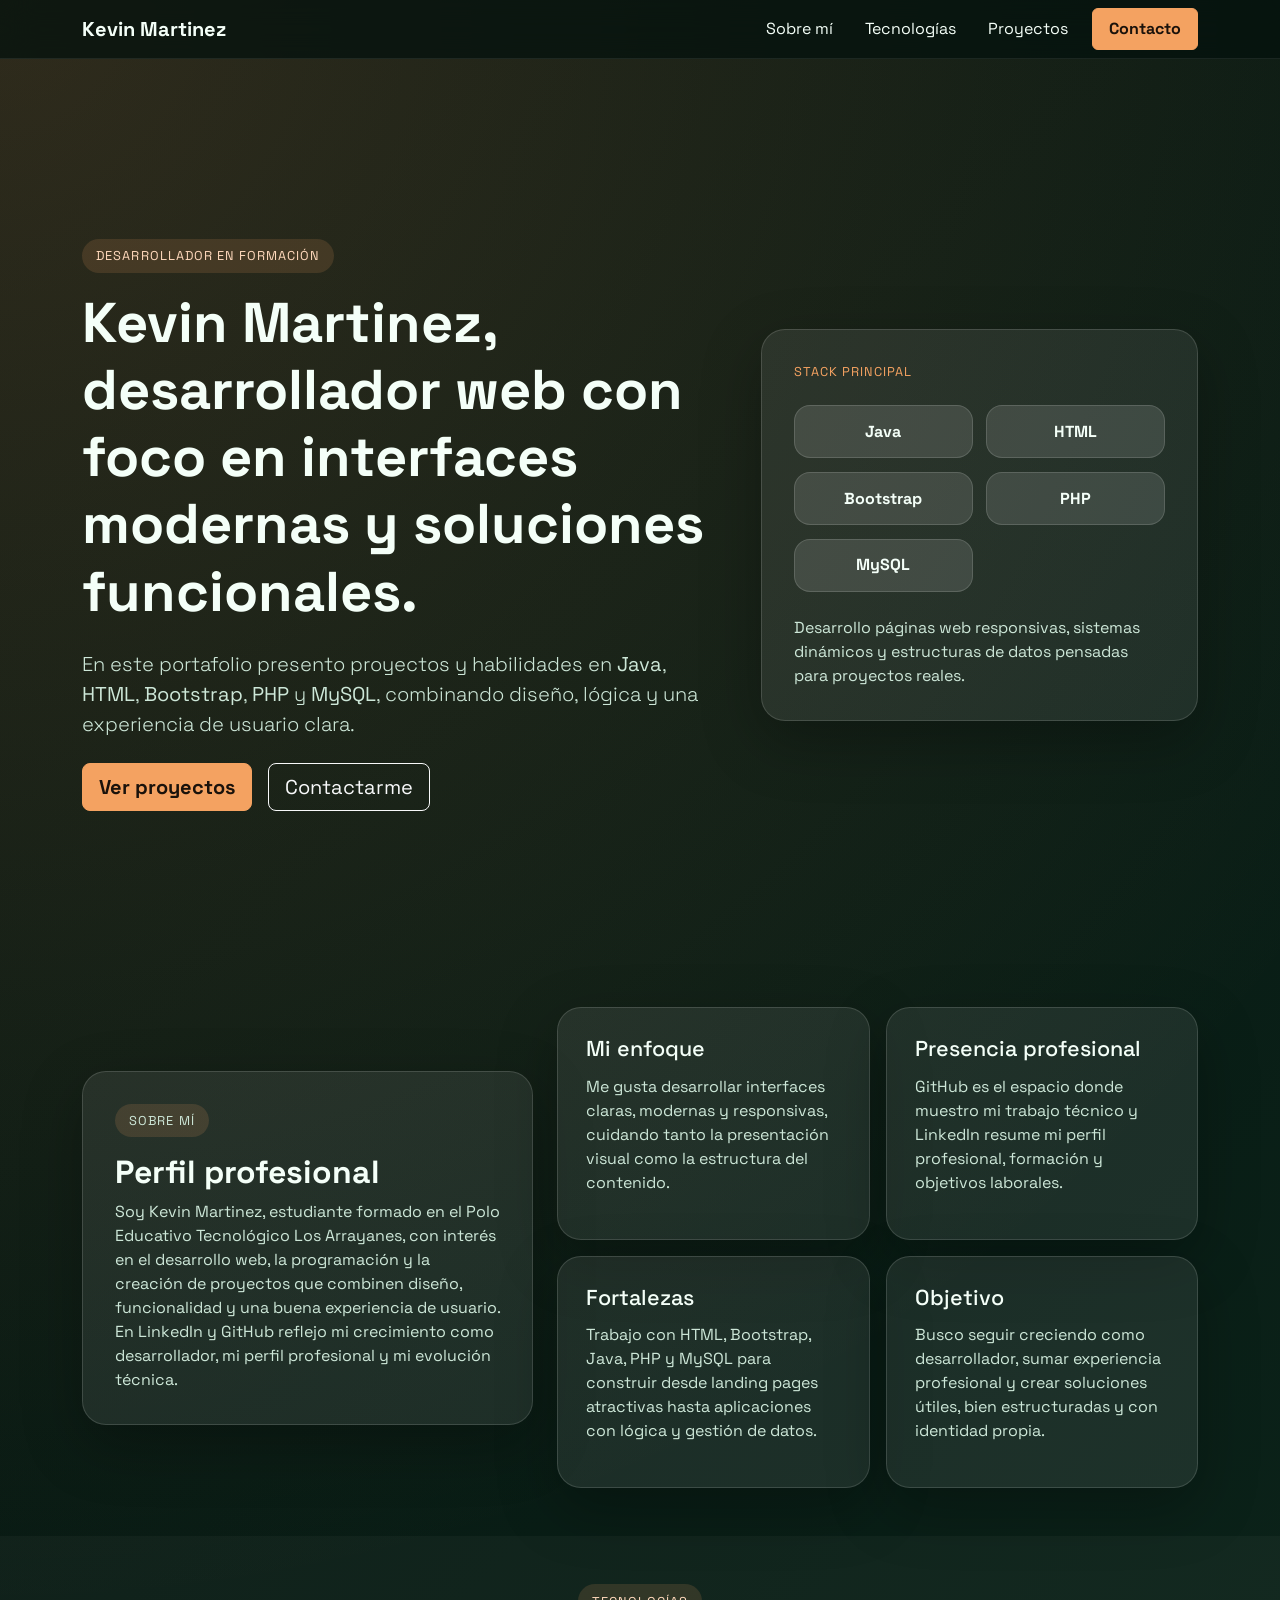
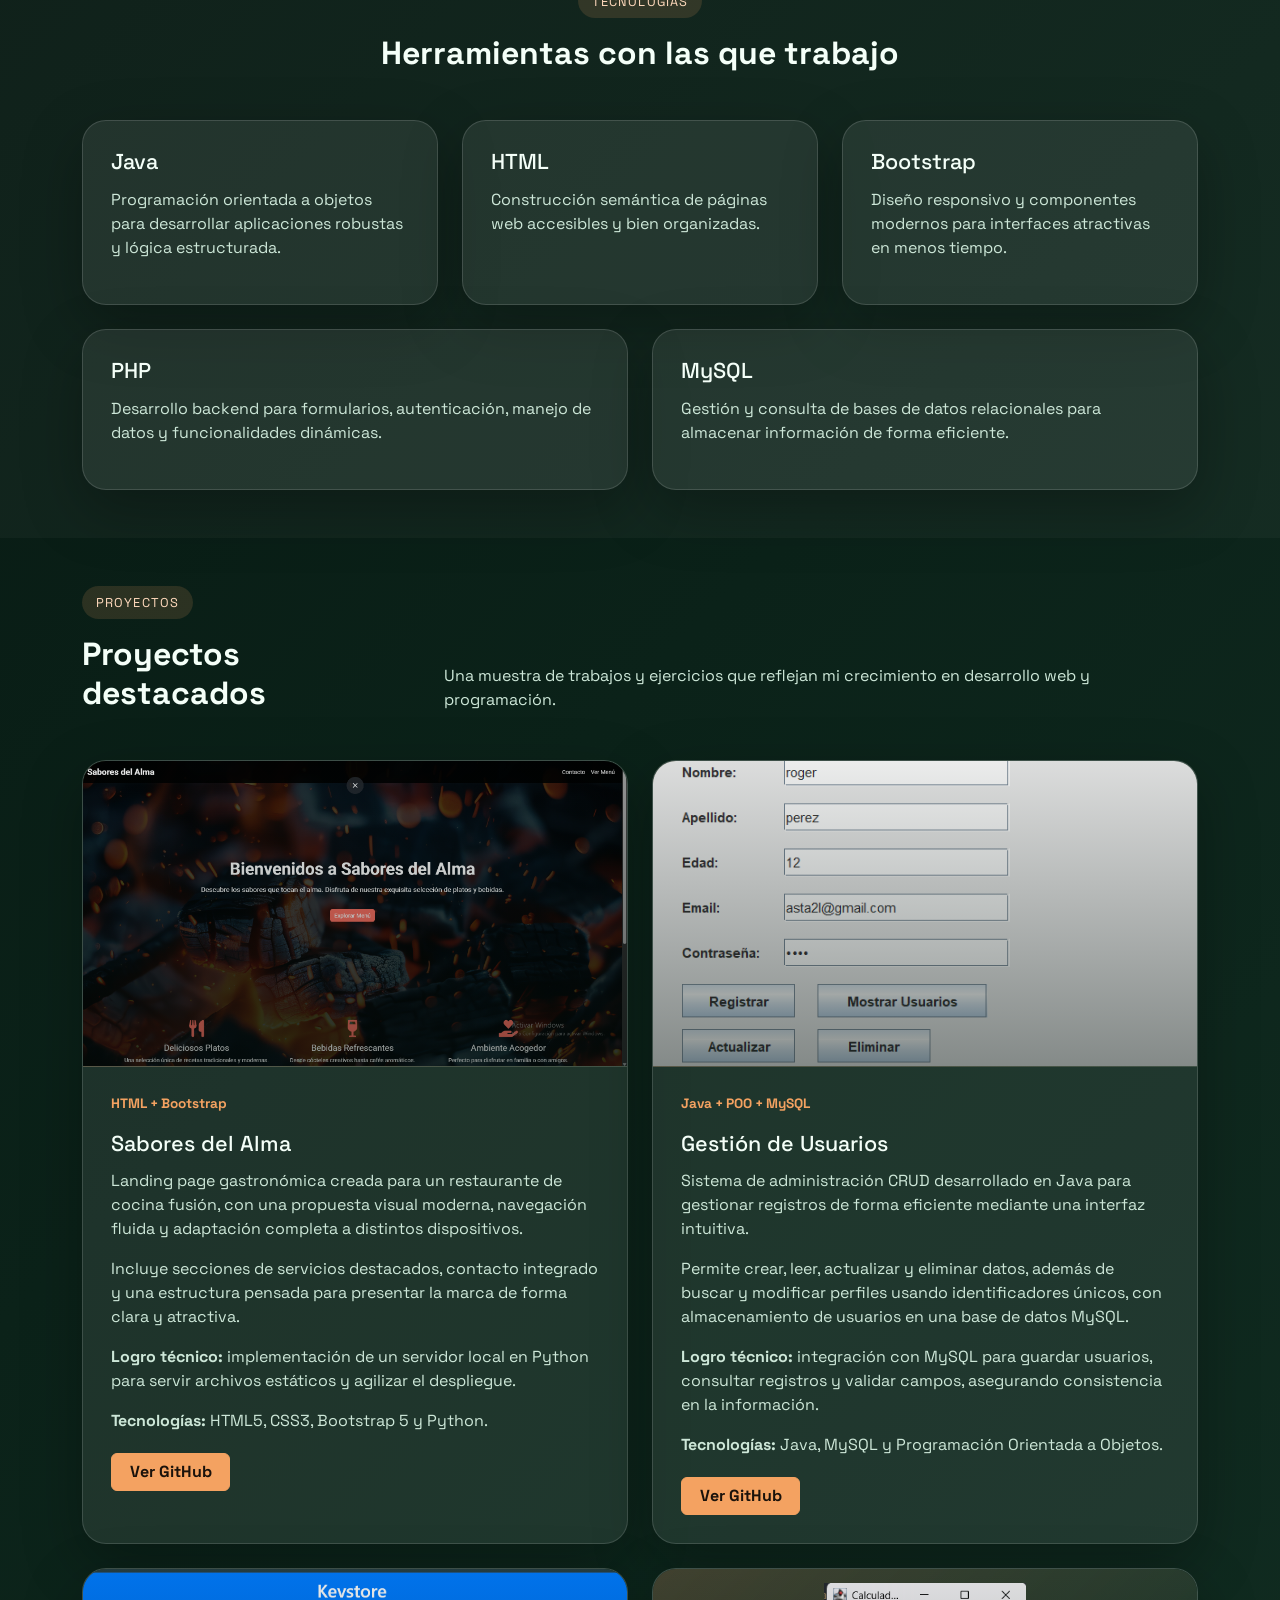
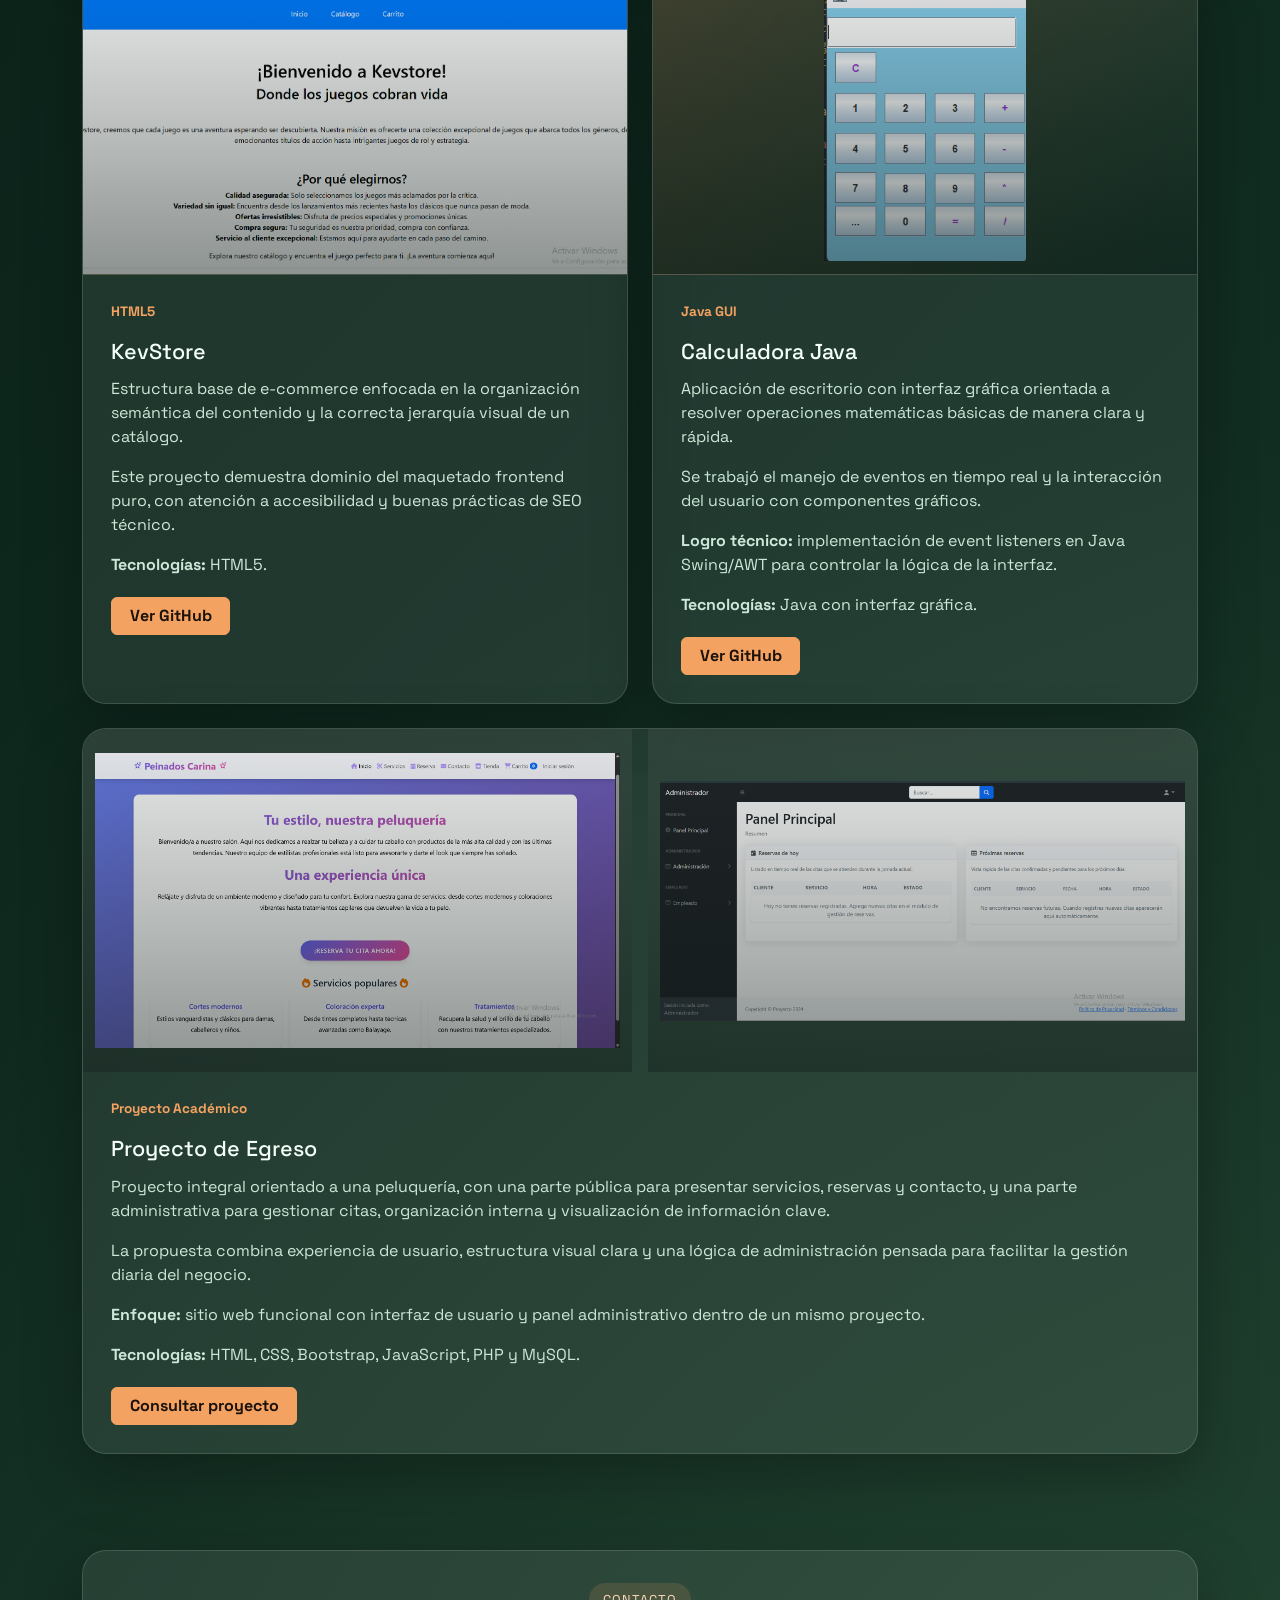
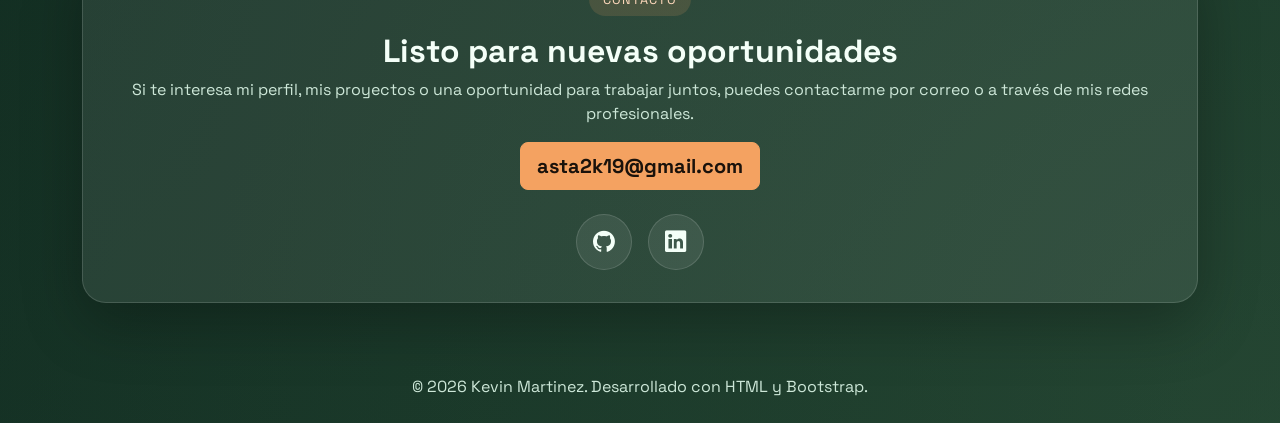
==== index.html @ 6e3c82a2 "1" ====
<!DOCTYPE html>
<html lang="es">
<head>
  <meta charset="UTF-8">
  <meta name="viewport" content="width=device-width, initial-scale=1.0">
  <title>Kevin Martinez | Portafolio</title>
  <link rel="preconnect" href="https://fonts.googleapis.com">
  <link rel="preconnect" href="https://fonts.gstatic.com" crossorigin>
  <link href="https://fonts.googleapis.com/css2?family=Space+Grotesk:wght@400;500;700&display=swap" rel="stylesheet">
  <link href="https://cdn.jsdelivr.net/npm/bootstrap@5.3.3/dist/css/bootstrap.min.css" rel="stylesheet" integrity="sha384-QWTKZyjpPEjISv5WaRU9OFeRpok6YctnYmDr5pNlyT2bRjXh0JMhjY6hW+ALEwIH" crossorigin="anonymous">
  <link href="https://cdn.jsdelivr.net/npm/bootstrap-icons@1.11.3/font/bootstrap-icons.min.css" rel="stylesheet">
  <link rel="stylesheet" href="styles.css">
</head>
<body>
  <nav class="navbar navbar-expand-lg sticky-top custom-navbar">
    <div class="container">
      <a class="navbar-brand fw-bold" href="#inicio">Kevin Martinez</a>
      <button class="navbar-toggler" type="button" data-bs-toggle="collapse" data-bs-target="#menu" aria-controls="menu" aria-expanded="false" aria-label="Abrir navegación">
        <span class="navbar-toggler-icon"></span>
      </button>
      <div class="collapse navbar-collapse" id="menu">
        <ul class="navbar-nav ms-auto align-items-lg-center gap-lg-3">
          <li class="nav-item"><a class="nav-link" href="#sobre-mi">Sobre mí</a></li>
          <li class="nav-item"><a class="nav-link" href="#tecnologias">Tecnologías</a></li>
          <li class="nav-item"><a class="nav-link" href="#proyectos">Proyectos</a></li>
          <li class="nav-item"><a class="nav-link btn btn-highlight px-3 mt-2 mt-lg-0" href="#contacto">Contacto</a></li>
        </ul>
      </div>
    </div>
  </nav>

  <header class="hero-section" id="inicio">
    <div class="container">
      <div class="row align-items-center g-5">
        <div class="col-lg-7">
          <span class="eyebrow">Desarrollador en formación</span>
          <h1 class="display-4 fw-bold mt-3">Kevin Martinez, desarrollador web con foco en interfaces modernas y soluciones funcionales.</h1>
          <p class="lead mt-4">
            En este portafolio presento proyectos y habilidades en <strong>Java</strong>, <strong>HTML</strong>, <strong>Bootstrap</strong>,
            <strong>PHP</strong> y <strong>MySQL</strong>, combinando diseño, lógica y una experiencia de usuario clara.
          </p>
          <div class="d-flex flex-wrap gap-3 mt-4">
            <a href="#proyectos" class="btn btn-highlight btn-lg">Ver proyectos</a>
            <a href="#contacto" class="btn btn-outline-light btn-lg">Contactarme</a>
          </div>
        </div>
        <div class="col-lg-5">
          <div class="hero-card">
            <p class="hero-card-label">Stack principal</p>
            <div class="stack-grid">
              <span class="stack-badge stack-java">Java</span>
              <span class="stack-badge stack-html">HTML</span>
              <span class="stack-badge stack-bootstrap">Bootstrap</span>
              <span class="stack-badge stack-php">PHP</span>
              <span class="stack-badge stack-mysql">MySQL</span>
            </div>
            <p class="hero-card-text mb-0">
              Desarrollo páginas web responsivas, sistemas dinámicos y estructuras de datos pensadas para proyectos reales.
            </p>
          </div>
        </div>
      </div>
    </div>
  </header>

  <main>
    <section class="py-5" id="sobre-mi">
      <div class="container">
        <div class="row g-4 align-items-center">
          <div class="col-lg-5">
            <div class="info-panel">
              <p class="section-tag">Sobre mí</p>
              <h2 class="fw-bold">Perfil profesional</h2>
              <p class="mb-0">
                Soy Kevin Martinez, estudiante formado en el Polo Educativo Tecnológico Los Arrayanes, con interés en el desarrollo web, la programación y la creación de proyectos que combinen diseño, funcionalidad y una buena experiencia de usuario. En LinkedIn y GitHub reflejo mi crecimiento como desarrollador, mi perfil profesional y mi evolución técnica.
              </p>
            </div>
          </div>
          <div class="col-lg-7">
            <div class="row g-3">
              <div class="col-md-6">
                <div class="feature-card h-100">
                  <h3>Mi enfoque</h3>
                  <p>Me gusta desarrollar interfaces claras, modernas y responsivas, cuidando tanto la presentación visual como la estructura del contenido.</p>
                </div>
              </div>
              <div class="col-md-6">
                <div class="feature-card h-100">
                  <h3>Presencia profesional</h3>
                  <p>GitHub es el espacio donde muestro mi trabajo técnico y LinkedIn resume mi perfil profesional, formación y objetivos laborales.</p>
                </div>
              </div>
              <div class="col-md-6">
                <div class="feature-card h-100">
                  <h3>Fortalezas</h3>
                  <p>Trabajo con HTML, Bootstrap, Java, PHP y MySQL para construir desde landing pages atractivas hasta aplicaciones con lógica y gestión de datos.</p>
                </div>
              </div>
              <div class="col-md-6">
                <div class="feature-card h-100">
                  <h3>Objetivo</h3>
                  <p>Busco seguir creciendo como desarrollador, sumar experiencia profesional y crear soluciones útiles, bien estructuradas y con identidad propia.</p>
                </div>
              </div>
            </div>
          </div>
        </div>
      </div>
    </section>

    <section class="py-5 technologies-section" id="tecnologias">
      <div class="container">
        <div class="text-center mb-5">
          <p class="section-tag justify-content-center">Tecnologías</p>
          <h2 class="fw-bold">Herramientas con las que trabajo</h2>
        </div>
        <div class="row g-4">
          <div class="col-md-6 col-xl-4">
            <div class="tech-card h-100">
              <h3>Java</h3>
              <p>Programación orientada a objetos para desarrollar aplicaciones robustas y lógica estructurada.</p>
            </div>
          </div>
          <div class="col-md-6 col-xl-4">
            <div class="tech-card h-100">
              <h3>HTML</h3>
              <p>Construcción semántica de páginas web accesibles y bien organizadas.</p>
            </div>
          </div>
          <div class="col-md-6 col-xl-4">
            <div class="tech-card h-100">
              <h3>Bootstrap</h3>
              <p>Diseño responsivo y componentes modernos para interfaces atractivas en menos tiempo.</p>
            </div>
          </div>
          <div class="col-md-6 col-xl-6">
            <div class="tech-card h-100">
              <h3>PHP</h3>
              <p>Desarrollo backend para formularios, autenticación, manejo de datos y funcionalidades dinámicas.</p>
            </div>
          </div>
          <div class="col-md-6 col-xl-6">
            <div class="tech-card h-100">
              <h3>MySQL</h3>
              <p>Gestión y consulta de bases de datos relacionales para almacenar información de forma eficiente.</p>
            </div>
          </div>
        </div>
      </div>
    </section>

    <section class="py-5" id="proyectos">
      <div class="container">
        <div class="d-flex flex-column flex-md-row justify-content-between align-items-md-end gap-3 mb-5">
          <div>
            <p class="section-tag">Proyectos</p>
            <h2 class="fw-bold mb-0">Proyectos destacados</h2>
          </div>
          <p class="section-copy mb-0">Una muestra de trabajos y ejercicios que reflejan mi crecimiento en desarrollo web y programación.</p>
        </div>
        <div class="row g-4">
          <div class="col-lg-6">
            <article class="project-card h-100">
              <div class="project-media">
                <img src="img/sabores-del-alma.png" alt="Vista previa del proyecto Sabores del Alma">
              </div>
              <span class="project-badge">HTML + Bootstrap</span>
              <h3>Sabores del Alma</h3>
              <p>
                Landing page gastronómica creada para un restaurante de cocina fusión, con una propuesta visual moderna,
                navegación fluida y adaptación completa a distintos dispositivos.
              </p>
              <p>
                Incluye secciones de servicios destacados, contacto integrado y una estructura pensada para presentar la marca
                de forma clara y atractiva.
              </p>
              <p>
                <strong>Logro técnico:</strong> implementación de un servidor local en Python para servir archivos estáticos y agilizar el despliegue.
              </p>
              <p><strong>Tecnologías:</strong> HTML5, CSS3, Bootstrap 5 y Python.</p>
              <div class="project-actions">
                <a class="btn btn-highlight" href="https://github.com/kev-rog/sabores-del-alma" target="_blank" rel="noopener noreferrer">Ver GitHub</a>
              </div>
            </article>
          </div>

          <div class="col-lg-6">
            <article class="project-card h-100">
              <div class="project-media">
                <img src="img/gestion-de-usuarios.png" alt="Vista previa del sistema Gestión de Usuarios">
              </div>
              <span class="project-badge">Java + POO + MySQL</span>
              <h3>Gestión de Usuarios</h3>
              <p>
                Sistema de administración CRUD desarrollado en Java para gestionar registros de forma eficiente mediante una interfaz intuitiva.
              </p>
              <p>
                Permite crear, leer, actualizar y eliminar datos, además de buscar y modificar perfiles usando identificadores únicos, con almacenamiento de usuarios en una base de datos MySQL.
              </p>
              <p>
                <strong>Logro técnico:</strong> integración con MySQL para guardar usuarios, consultar registros y validar campos, asegurando consistencia en la información.
              </p>
              <p><strong>Tecnologías:</strong> Java, MySQL y Programación Orientada a Objetos.</p>
              <div class="project-actions">
                <a class="btn btn-highlight" href="https://github.com/kev-rog/Gestion-de-usuarios-" target="_blank" rel="noopener noreferrer">Ver GitHub</a>
              </div>
            </article>
          </div>

          <div class="col-lg-6">
            <article class="project-card h-100">
              <div class="project-media">
                <img src="img/kevstore.png" alt="Vista previa del proyecto KevStore">
              </div>
              <span class="project-badge">HTML5</span>
              <h3>KevStore</h3>
              <p>
                Estructura base de e-commerce enfocada en la organización semántica del contenido y la correcta jerarquía visual de un catálogo.
              </p>
              <p>
                Este proyecto demuestra dominio del maquetado frontend puro, con atención a accesibilidad y buenas prácticas de SEO técnico.
              </p>
              <p><strong>Tecnologías:</strong> HTML5.</p>
              <div class="project-actions">
                <a class="btn btn-highlight" href="https://github.com/kev-rog/Kevstore" target="_blank" rel="noopener noreferrer">Ver GitHub</a>
              </div>
            </article>
          </div>

          <div class="col-lg-6">
            <article class="project-card h-100">
              <div class="project-media">
                <img class="project-image-contain" src="img/calculadora-java.png" alt="Vista previa de la Calculadora Java">
              </div>
              <span class="project-badge">Java GUI</span>
              <h3>Calculadora Java</h3>
              <p>
                Aplicación de escritorio con interfaz gráfica orientada a resolver operaciones matemáticas básicas de manera clara y rápida.
              </p>
              <p>
                Se trabajó el manejo de eventos en tiempo real y la interacción del usuario con componentes gráficos.
              </p>
              <p>
                <strong>Logro técnico:</strong> implementación de event listeners en Java Swing/AWT para controlar la lógica de la interfaz.
              </p>
              <p><strong>Tecnologías:</strong> Java con interfaz gráfica.</p>
              <div class="project-actions">
                <a class="btn btn-highlight" href="https://github.com/kev-rog/calculadora" target="_blank" rel="noopener noreferrer">Ver GitHub</a>
              </div>
            </article>
          </div>

          <div class="col-12">
            <article class="project-card h-100">
              <div class="project-gallery project-gallery-egreso">
                <div class="project-media">
                  <img class="project-image-fit" src="img/proyecto-egreso-1.png" alt="Vista principal del Proyecto de Egreso">
                </div>
                <div class="project-media">
                  <img class="project-image-fit" src="img/proyecto-egreso-2.png" alt="Panel administrativo del Proyecto de Egreso">
                </div>
              </div>
              <span class="project-badge">Proyecto Académico</span>
              <h3>Proyecto de Egreso</h3>
              <p>
                Proyecto integral orientado a una peluquería, con una parte pública para presentar servicios, reservas y contacto, y una parte administrativa
                para gestionar citas, organización interna y visualización de información clave.
              </p>
              <p>
                La propuesta combina experiencia de usuario, estructura visual clara y una lógica de administración pensada para facilitar la gestión diaria del negocio.
              </p>
              <p><strong>Enfoque:</strong> sitio web funcional con interfaz de usuario y panel administrativo dentro de un mismo proyecto.</p>
              <p><strong>Tecnologías:</strong> HTML, CSS, Bootstrap, JavaScript, PHP y MySQL.</p>
              <div class="project-actions">
                <a class="btn btn-highlight" href="#contacto">Consultar proyecto</a>
              </div>
            </article>
          </div>
        </div>
      </div>
    </section>

    <section class="py-5" id="contacto">
      <div class="container">
        <div class="contact-panel text-center">
          <p class="section-tag justify-content-center">Contacto</p>
          <h2 class="fw-bold">Listo para nuevas oportunidades</h2>
          <p class="contact-copy">
            Si te interesa mi perfil, mis proyectos o una oportunidad para trabajar juntos, puedes contactarme por correo o a través de mis redes profesionales.
          </p>
          <a class="btn btn-highlight btn-lg" href="https://mail.google.com/mail/?view=cm&fs=1&to=asta2k19@gmail.com&su=Contacto%20desde%20tu%20portafolio&body=Hola%20Kevin%2C%20vi%20tu%20portafolio%20y%20quiero%20ponerme%20en%20contacto%20contigo." target="_blank" rel="noopener noreferrer">asta2k19@gmail.com</a>
          <div class="social-links">
            <a class="social-link" href="https://github.com/kev-rog" target="_blank" rel="noopener noreferrer" aria-label="GitHub">
              <i class="bi bi-github"></i>
            </a>
            <a class="social-link" href="https://www.linkedin.com/in/kevin-martinez-94b040263/" target="_blank" rel="noopener noreferrer" aria-label="LinkedIn">
              <i class="bi bi-linkedin"></i>
            </a>
          </div>
        </div>
      </div>
    </section>
  </main>

  <footer class="py-4">
    <div class="container text-center">
      <p class="mb-0">© 2026 Kevin Martinez. Desarrollado con HTML y Bootstrap.</p>
    </div>
  </footer>

  <script src="https://cdn.jsdelivr.net/npm/bootstrap@5.3.3/dist/js/bootstrap.bundle.min.js" integrity="sha384-YvpcrYf0tY3lHB60NNkmXc5s9fDVZLESaAA55NDzOxhy9GkcIdslK1eN7N6jIeHz" crossorigin="anonymous"></script>
</body>
</html>
---- styles.css ----
:root {
  --bg-color: #081c15;
  --bg-soft: #12372a;
  --bg-start: #04110d;
  --bg-mid: #0b2219;
  --bg-end: #163528;
  --glow-a: rgba(244, 162, 97, 0.18);
  --glow-b: rgba(88, 129, 87, 0.22);
  --panel: rgba(255, 255, 255, 0.08);
  --panel-strong: rgba(255, 255, 255, 0.12);
  --text-main: #f4fff8;
  --text-soft: #cde7d8;
  --accent: #f4a261;
  --accent-dark: #d97b2d;
  --border: rgba(255, 255, 255, 0.14);
  --shadow: 0 20px 60px rgba(0, 0, 0, 0.28);
}

* {
  box-sizing: border-box;
}

body {
  margin: 0;
  font-family: "Space Grotesk", sans-serif;
  color: var(--text-main);
  background:
    radial-gradient(circle at top left, var(--glow-a), transparent 30%),
    radial-gradient(circle at bottom right, var(--glow-b), transparent 30%),
    linear-gradient(135deg, var(--bg-start) 0%, var(--bg-mid) 45%, var(--bg-end) 100%);
}

.custom-navbar {
  backdrop-filter: blur(16px);
  background-color: rgba(4, 17, 13, 0.72);
  border-bottom: 1px solid rgba(255, 255, 255, 0.08);
}

.navbar-brand,
.nav-link {
  color: var(--text-main);
}

.nav-link:hover,
.nav-link:focus,
.navbar-brand:hover {
  color: var(--accent);
}

.navbar-toggler {
  border-color: rgba(255, 255, 255, 0.3);
}

.navbar-toggler:focus {
  box-shadow: none;
}

.navbar-toggler-icon {
  filter: invert(1);
}

.hero-section {
  min-height: 100vh;
  display: flex;
  align-items: center;
  padding: 6rem 0 4rem;
}

.eyebrow,
.section-tag {
  display: inline-flex;
  align-items: center;
  gap: 0.5rem;
  padding: 0.45rem 0.9rem;
  border-radius: 999px;
  background: rgba(244, 162, 97, 0.14);
  color: #ffd9bc;
  text-transform: uppercase;
  letter-spacing: 0.08em;
  font-size: 0.8rem;
}

.hero-card,
.info-panel,
.feature-card,
.tech-card,
.project-card,
.contact-panel {
  background: var(--panel);
  border: 1px solid var(--border);
  border-radius: 24px;
  box-shadow: var(--shadow);
}

.hero-card {
  padding: 2rem;
}

.hero-card-label {
  color: var(--accent);
  text-transform: uppercase;
  letter-spacing: 0.08em;
  font-size: 0.8rem;
}

.hero-card-text,
.section-copy,
.contact-copy,
.feature-card p,
.tech-card p,
.project-card p,
.info-panel p,
.lead {
  color: var(--text-soft);
}

.stack-grid {
  display: grid;
  grid-template-columns: repeat(2, minmax(0, 1fr));
  gap: 0.85rem;
  margin: 1.5rem 0;
}

.stack-grid span {
  padding: 0.85rem 1rem;
  text-align: center;
  border-radius: 16px;
  background: var(--panel-strong);
  border: 1px solid var(--border);
  font-weight: 700;
}

.stack-badge {
  transition: transform 0.25s ease, border-color 0.25s ease, background-color 0.25s ease, box-shadow 0.25s ease, color 0.25s ease;
}

.stack-badge:hover,
.stack-badge:focus {
  transform: translateY(-3px);
}

.stack-java:hover,
.stack-java:focus {
  color: #ffffff;
  border-color: rgba(255, 255, 255, 0.85);
  background: rgba(255, 255, 255, 0.14);
  box-shadow: 0 0 20px rgba(255, 255, 255, 0.22);
}

.stack-html:hover,
.stack-html:focus {
  color: #ffb27a;
  border-color: rgba(227, 79, 38, 0.75);
  background: rgba(227, 79, 38, 0.18);
  box-shadow: 0 0 20px rgba(227, 79, 38, 0.3);
}

.stack-bootstrap:hover,
.stack-bootstrap:focus {
  color: #d7b8ff;
  border-color: rgba(121, 82, 179, 0.78);
  background: rgba(121, 82, 179, 0.2);
  box-shadow: 0 0 20px rgba(121, 82, 179, 0.32);
}

.stack-php:hover,
.stack-php:focus {
  color: #d6dbff;
  border-color: rgba(119, 123, 180, 0.8);
  background: rgba(119, 123, 180, 0.2);
  box-shadow: 0 0 20px rgba(119, 123, 180, 0.3);
}

.stack-mysql:hover,
.stack-mysql:focus {
  color: #ffe082;
  border-color: rgba(122, 214, 255, 0.82);
  background: linear-gradient(135deg, rgba(122, 214, 255, 0.18), rgba(255, 208, 74, 0.2));
  box-shadow: 0 0 20px rgba(122, 214, 255, 0.24);
}

.btn-highlight {
  background-color: var(--accent);
  border: 1px solid var(--accent);
  color: #1a120b;
  font-weight: 700;
}

.btn-highlight:hover,
.btn-highlight:focus {
  background-color: var(--accent-dark);
  border-color: var(--accent-dark);
  color: #fff5eb;
}

.info-panel,
.contact-panel {
  padding: 2rem;
}

.social-links {
  display: flex;
  justify-content: center;
  gap: 1rem;
  flex-wrap: wrap;
  margin-top: 1.5rem;
}

.social-link {
  width: 56px;
  height: 56px;
  display: inline-flex;
  align-items: center;
  justify-content: center;
  border-radius: 50%;
  border: 1px solid var(--border);
  background: rgba(255, 255, 255, 0.08);
  color: var(--text-main);
  font-size: 1.35rem;
  text-decoration: none;
  transition: transform 0.25s ease, background-color 0.25s ease, color 0.25s ease, border-color 0.25s ease;
}

.social-link:hover,
.social-link:focus {
  transform: translateY(-3px);
  background: rgba(244, 162, 97, 0.16);
  border-color: rgba(244, 162, 97, 0.5);
  color: var(--accent);
}

.feature-card,
.tech-card,
.project-card {
  padding: 1.75rem;
}

.project-card {
  overflow: hidden;
}

.project-media {
  position: relative;
  margin: -1.75rem -1.75rem 1.5rem;
  aspect-ratio: 16 / 9;
  overflow: hidden;
  background:
    linear-gradient(135deg, rgba(244, 162, 97, 0.2), rgba(18, 55, 42, 0.8)),
    #10241c;
  border-bottom: 1px solid var(--border);
}

.project-gallery {
  display: grid;
  grid-template-columns: repeat(2, minmax(0, 1fr));
  gap: 1rem;
  margin: -1.75rem -1.75rem 1.5rem;
}

.project-gallery .project-media {
  margin: 0;
  border-bottom: 0;
  border-radius: 0;
}

.project-gallery .project-media:first-child {
  border-top-left-radius: 24px;
}

.project-gallery .project-media:last-child {
  border-top-right-radius: 24px;
}

.project-media::after {
  content: "";
  position: absolute;
  inset: 0;
  background: linear-gradient(to top, rgba(4, 17, 13, 0.45), rgba(4, 17, 13, 0.08));
}

.project-media img {
  width: 100%;
  height: 100%;
  object-fit: cover;
  display: block;
  transform: scale(1);
  transition: transform 0.45s ease;
}

.project-image-contain {
  object-fit: contain !important;
  padding: 0.85rem;
  background: rgba(255, 255, 255, 0.04);
}

.project-image-fit {
  object-fit: contain !important;
  padding: 0.75rem;
  background: rgba(255, 255, 255, 0.03);
}

.project-gallery-egreso .project-media {
  aspect-ratio: 16 / 10;
  background: rgba(255, 255, 255, 0.04);
}

.project-card:hover .project-media img {
  transform: scale(1.05);
}

.project-media-placeholder {
  display: grid;
  place-items: center;
  padding: 1.5rem;
}

.project-media-placeholder span {
  position: relative;
  z-index: 1;
  padding: 0.8rem 1.1rem;
  border: 1px dashed rgba(255, 255, 255, 0.35);
  border-radius: 999px;
  color: #fff5eb;
  background: rgba(0, 0, 0, 0.18);
}

.project-gallery .project-media-placeholder span {
  text-align: center;
}

.feature-card h3,
.tech-card h3,
.project-card h3 {
  font-size: 1.35rem;
  margin-bottom: 0.8rem;
}

.technologies-section {
  background: rgba(255, 255, 255, 0.03);
}

.project-badge {
  display: inline-block;
  margin-bottom: 1rem;
  color: var(--accent);
  font-size: 0.85rem;
  font-weight: 700;
}

.project-actions {
  display: flex;
  gap: 0.75rem;
  flex-wrap: wrap;
  margin-top: 1.25rem;
}

.project-actions .btn {
  padding-inline: 1.1rem;
}

footer {
  color: var(--text-soft);
}

@media (max-width: 991.98px) {
  .hero-section {
    min-height: auto;
    padding-top: 5rem;
  }
}

@media (max-width: 575.98px) {
  .display-4 {
    font-size: 2.35rem;
  }

  .hero-card,
  .info-panel,
  .feature-card,
  .tech-card,
  .project-card,
  .contact-panel {
    border-radius: 20px;
  }

  .stack-grid {
    grid-template-columns: 1fr;
  }

  .project-gallery {
    grid-template-columns: 1fr;
  }

  .project-gallery .project-media:first-child,
  .project-gallery .project-media:last-child {
    border-radius: 0;
  }
}
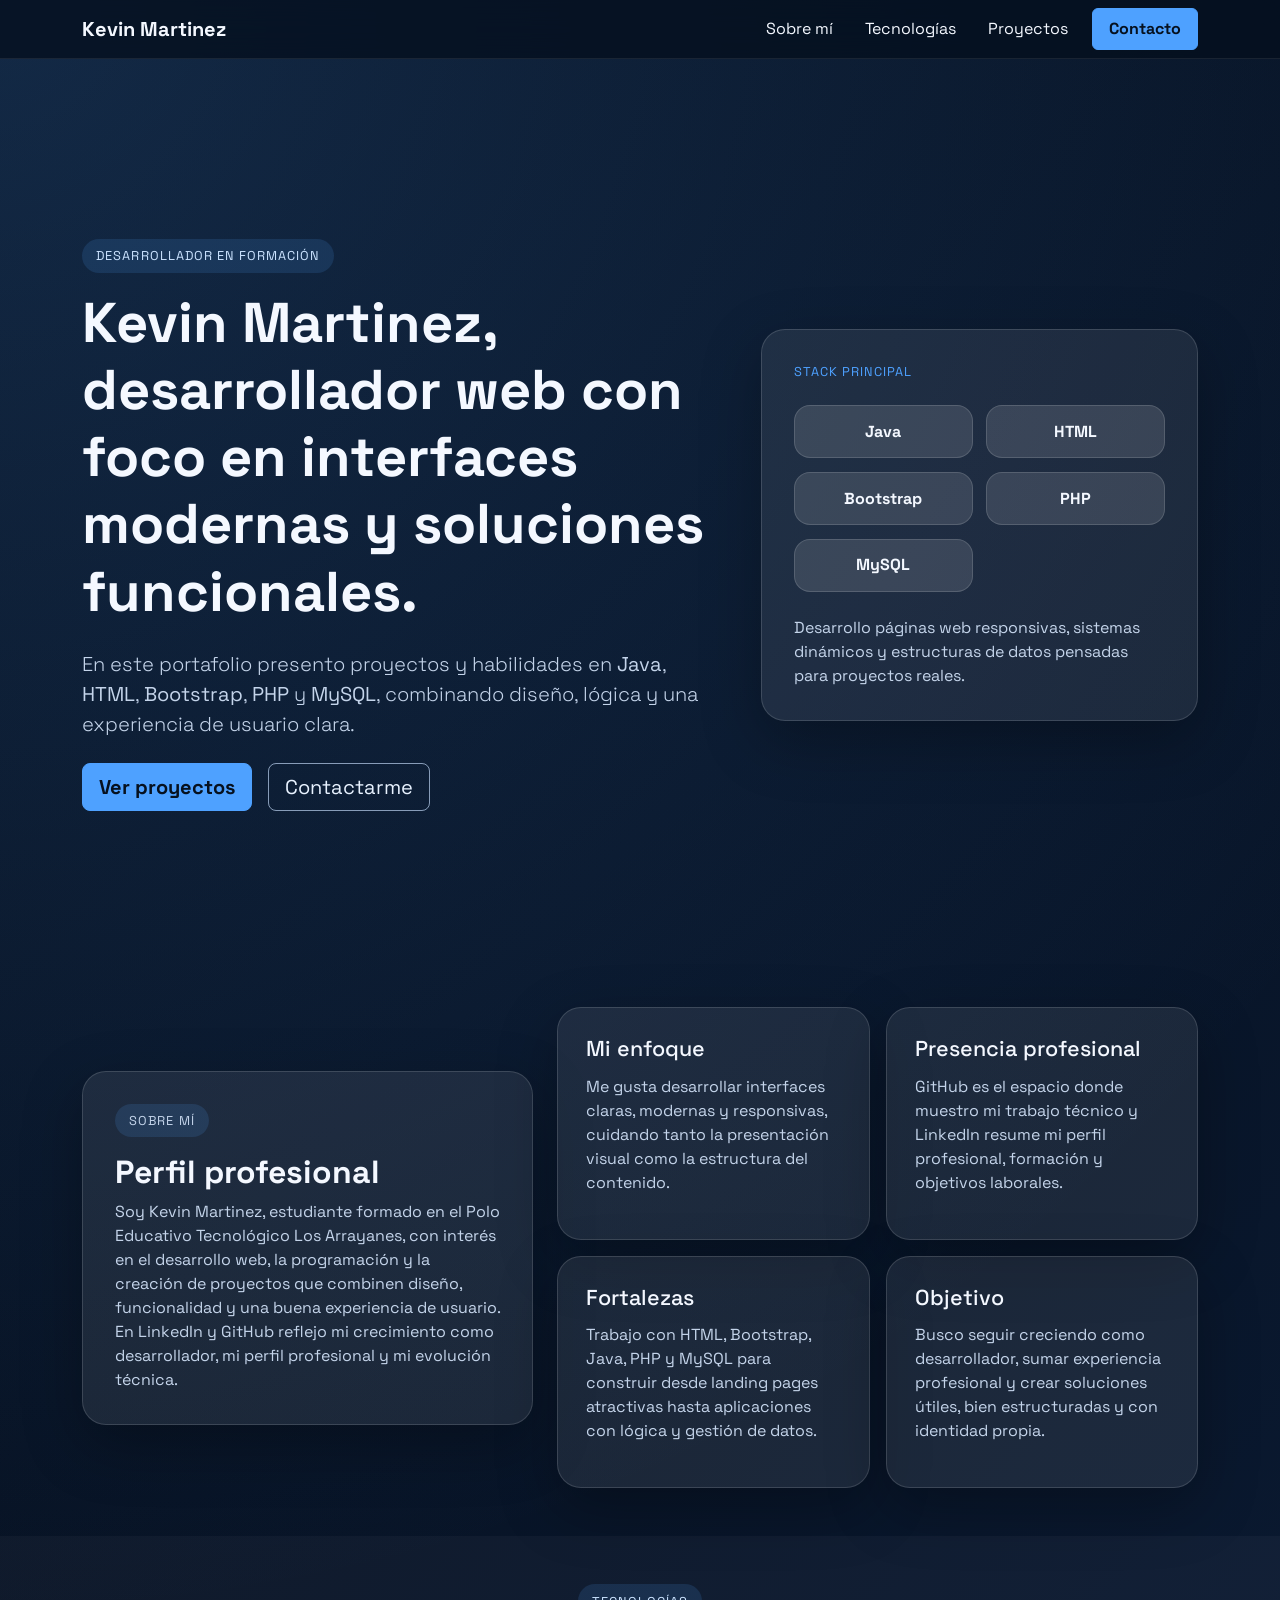
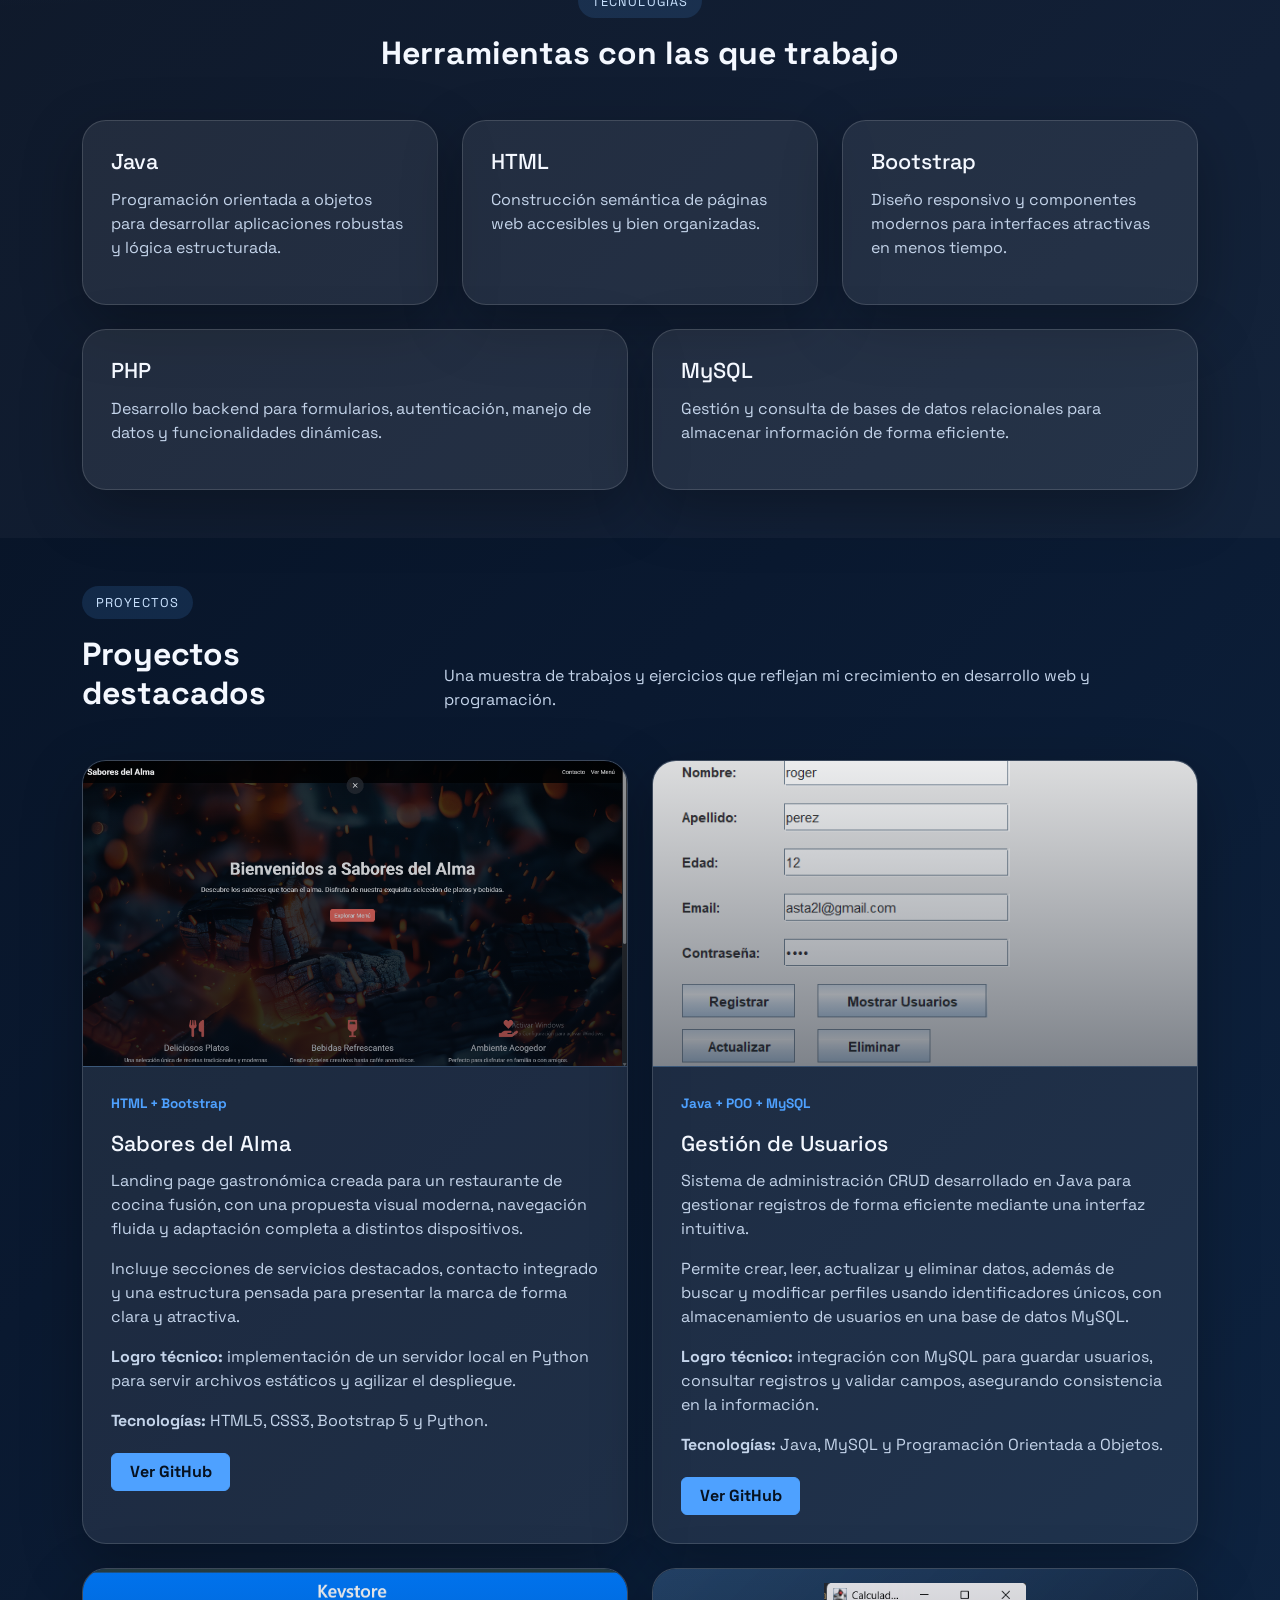
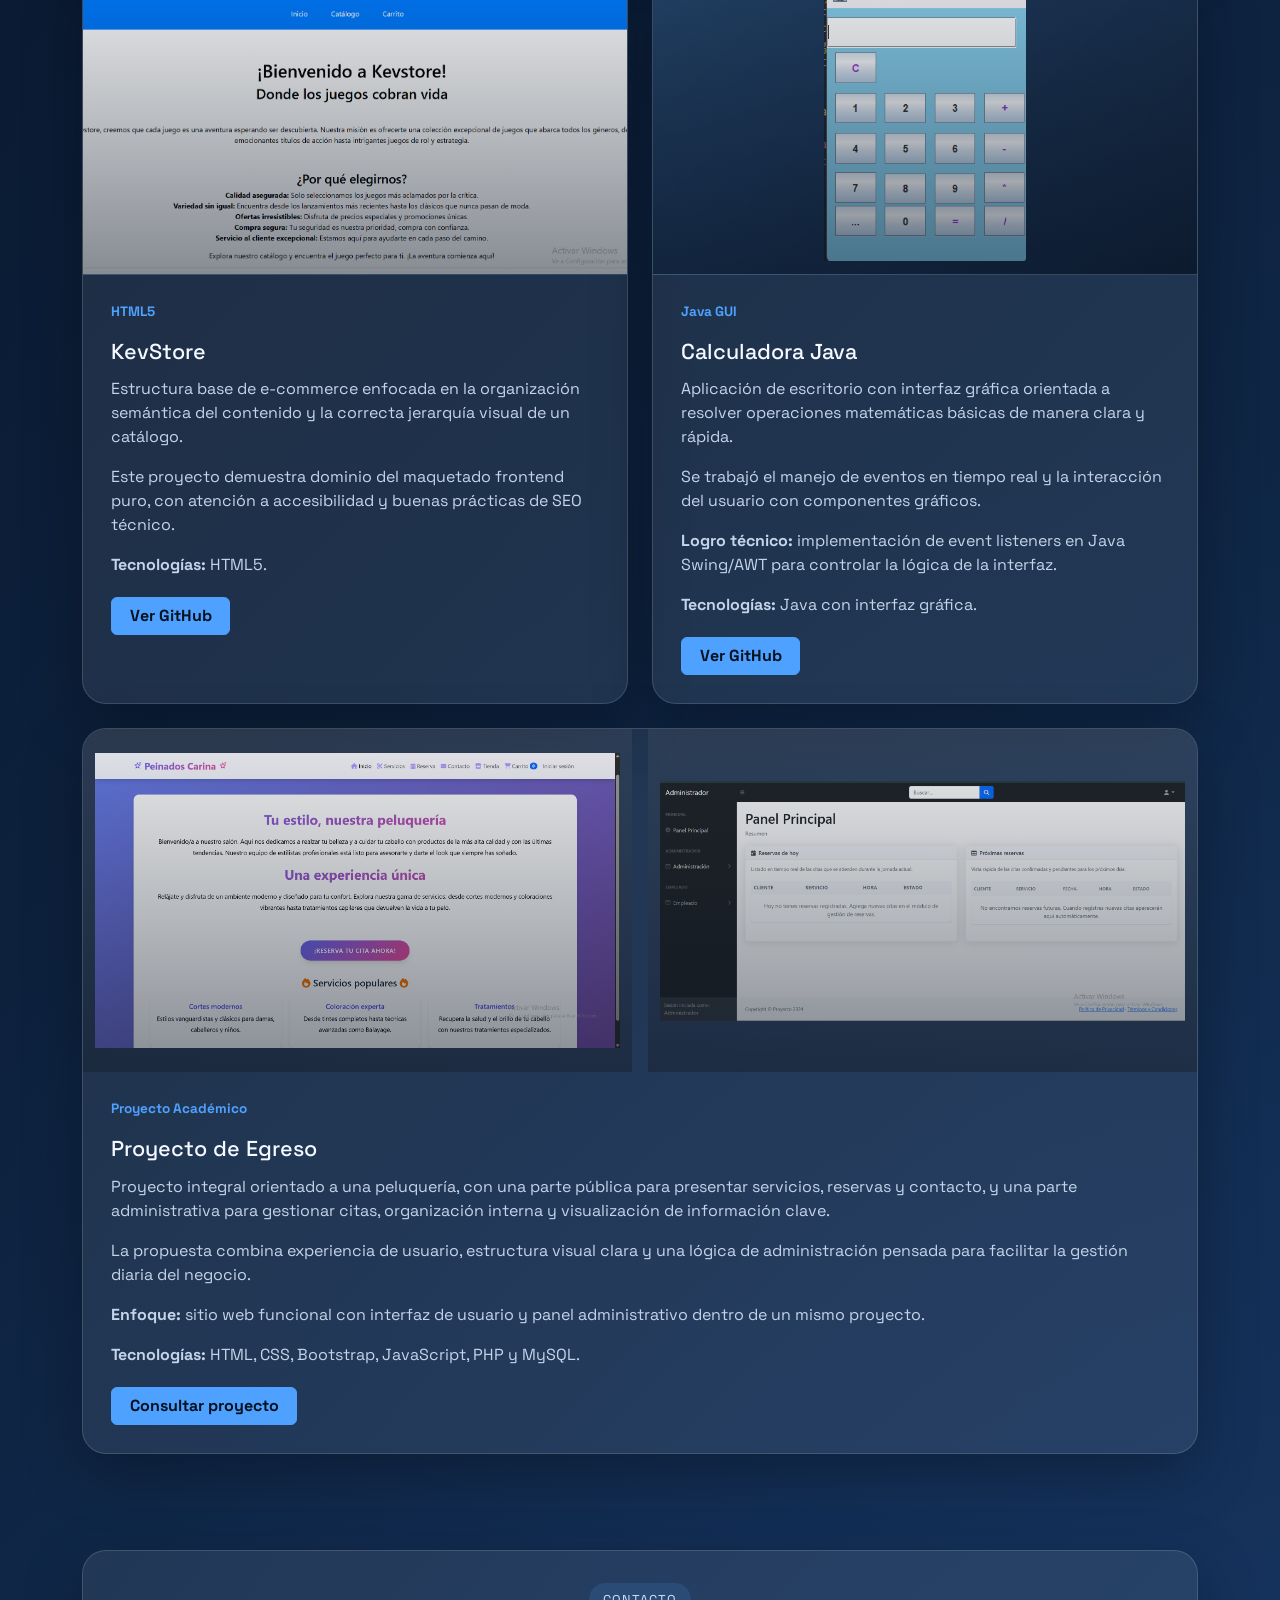
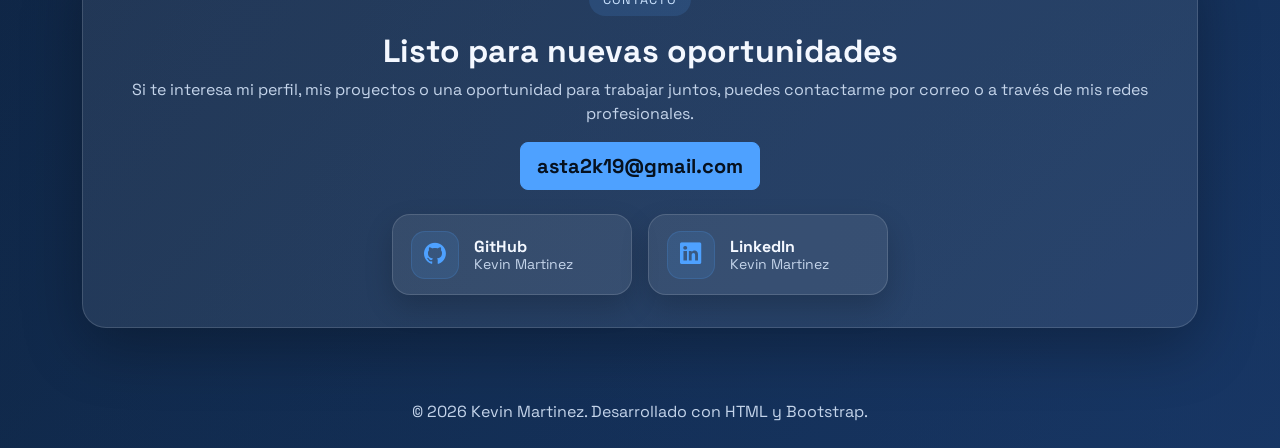
==== commit fa8ebeb3: "1.1" ====
--- a/index.html
+++ b/index.html
@@ -290,11 +290,23 @@
           </p>
           <a class="btn btn-highlight btn-lg" href="https://mail.google.com/mail/?view=cm&fs=1&to=asta2k19@gmail.com&su=Contacto%20desde%20tu%20portafolio&body=Hola%20Kevin%2C%20vi%20tu%20portafolio%20y%20quiero%20ponerme%20en%20contacto%20contigo." target="_blank" rel="noopener noreferrer">asta2k19@gmail.com</a>
           <div class="social-links">
-            <a class="social-link" href="https://github.com/kev-rog" target="_blank" rel="noopener noreferrer" aria-label="GitHub">
-              <i class="bi bi-github"></i>
+            <a class="social-link" href="https://github.com/kev-rog" target="_blank" rel="noopener noreferrer" aria-label="Perfil de GitHub de Kevin Martinez">
+              <span class="social-link-icon">
+                <i class="bi bi-github"></i>
+              </span>
+              <span class="social-link-content">
+                <span class="social-link-title">GitHub</span>
+                <span class="social-link-handle">Kevin Martinez</span>
+              </span>
             </a>
-            <a class="social-link" href="https://www.linkedin.com/in/kevin-martinez-94b040263/" target="_blank" rel="noopener noreferrer" aria-label="LinkedIn">
-              <i class="bi bi-linkedin"></i>
+            <a class="social-link" href="https://www.linkedin.com/in/kevin-martinez-94b040263/" target="_blank" rel="noopener noreferrer" aria-label="Perfil de LinkedIn de Kevin Martinez">
+              <span class="social-link-icon">
+                <i class="bi bi-linkedin"></i>
+              </span>
+              <span class="social-link-content">
+                <span class="social-link-title">LinkedIn</span>
+                <span class="social-link-handle">Kevin Martinez</span>
+              </span>
             </a>
           </div>
         </div>
--- a/styles.css
+++ b/styles.css
@@ -1,17 +1,17 @@
 :root {
-  --bg-color: #081c15;
-  --bg-soft: #12372a;
-  --bg-start: #04110d;
-  --bg-mid: #0b2219;
-  --bg-end: #163528;
-  --glow-a: rgba(244, 162, 97, 0.18);
-  --glow-b: rgba(88, 129, 87, 0.22);
+  --bg-color: #07111f;
+  --bg-soft: #11233d;
+  --bg-start: #040b16;
+  --bg-mid: #0a1930;
+  --bg-end: #123055;
+  --glow-a: rgba(72, 149, 239, 0.22);
+  --glow-b: rgba(38, 70, 140, 0.28);
   --panel: rgba(255, 255, 255, 0.08);
   --panel-strong: rgba(255, 255, 255, 0.12);
-  --text-main: #f4fff8;
-  --text-soft: #cde7d8;
-  --accent: #f4a261;
-  --accent-dark: #d97b2d;
+  --text-main: #f4f8ff;
+  --text-soft: #c4d4ea;
+  --accent: #4ea1ff;
+  --accent-dark: #2f7ed9;
   --border: rgba(255, 255, 255, 0.14);
   --shadow: 0 20px 60px rgba(0, 0, 0, 0.28);
 }
@@ -32,7 +32,7 @@
 
 .custom-navbar {
   backdrop-filter: blur(16px);
-  background-color: rgba(4, 17, 13, 0.72);
+  background-color: rgba(5, 15, 30, 0.76);
   border-bottom: 1px solid rgba(255, 255, 255, 0.08);
 }
 
@@ -73,8 +73,8 @@
   gap: 0.5rem;
   padding: 0.45rem 0.9rem;
   border-radius: 999px;
-  background: rgba(244, 162, 97, 0.14);
-  color: #ffd9bc;
+  background: rgba(78, 161, 255, 0.14);
+  color: #cbe3ff;
   text-transform: uppercase;
   letter-spacing: 0.08em;
   font-size: 0.8rem;
@@ -141,10 +141,10 @@
 
 .stack-java:hover,
 .stack-java:focus {
-  color: #ffffff;
-  border-color: rgba(255, 255, 255, 0.85);
-  background: rgba(255, 255, 255, 0.14);
-  box-shadow: 0 0 20px rgba(255, 255, 255, 0.22);
+  color: #f5fbff;
+  border-color: rgba(170, 215, 255, 0.85);
+  background: rgba(116, 180, 255, 0.16);
+  box-shadow: 0 0 20px rgba(116, 180, 255, 0.24);
 }
 
 .stack-html:hover,
@@ -182,7 +182,7 @@
 .btn-highlight {
   background-color: var(--accent);
   border: 1px solid var(--accent);
-  color: #1a120b;
+  color: #06111f;
   font-weight: 700;
 }
 
@@ -190,7 +190,19 @@
 .btn-highlight:focus {
   background-color: var(--accent-dark);
   border-color: var(--accent-dark);
-  color: #fff5eb;
+  color: #eef6ff;
+}
+
+.btn-outline-light {
+  border-color: rgba(201, 224, 255, 0.65);
+  color: #e8f2ff;
+}
+
+.btn-outline-light:hover,
+.btn-outline-light:focus {
+  background-color: rgba(78, 161, 255, 0.12);
+  border-color: rgba(132, 193, 255, 0.9);
+  color: #ffffff;
 }
 
 .info-panel,
@@ -207,26 +219,71 @@
 }
 
 .social-link {
-  width: 56px;
-  height: 56px;
+  min-width: 240px;
+  padding: 0.95rem 1.15rem;
+  display: inline-flex;
+  align-items: center;
+  gap: 0.9rem;
+  justify-content: flex-start;
+  border-radius: 18px;
+  border: 1px solid var(--border);
+  background: rgba(255, 255, 255, 0.08);
+  color: var(--text-main);
+  text-decoration: none;
+  box-shadow: 0 12px 28px rgba(0, 0, 0, 0.18);
+  transition: transform 0.25s ease, background-color 0.25s ease, color 0.25s ease, border-color 0.25s ease, box-shadow 0.25s ease;
+}
+
+.social-link-icon {
+  width: 48px;
+  height: 48px;
   display: inline-flex;
   align-items: center;
   justify-content: center;
-  border-radius: 50%;
-  border: 1px solid var(--border);
-  background: rgba(255, 255, 255, 0.08);
+  border-radius: 14px;
+  background: rgba(78, 161, 255, 0.12);
+  border: 1px solid rgba(78, 161, 255, 0.18);
+  color: var(--accent);
+  font-size: 1.35rem;
+  flex-shrink: 0;
+}
+
+.social-link-content {
+  display: flex;
+  flex-direction: column;
+  align-items: flex-start;
+  line-height: 1.2;
+}
+
+.social-link-title {
+  font-size: 1rem;
+  font-weight: 700;
   color: var(--text-main);
-  font-size: 1.35rem;
-  text-decoration: none;
-  transition: transform 0.25s ease, background-color 0.25s ease, color 0.25s ease, border-color 0.25s ease;
+}
+
+.social-link-handle {
+  font-size: 0.88rem;
+  color: var(--text-soft);
 }
 
 .social-link:hover,
 .social-link:focus {
   transform: translateY(-3px);
-  background: rgba(244, 162, 97, 0.16);
-  border-color: rgba(244, 162, 97, 0.5);
+  background: rgba(78, 161, 255, 0.16);
+  border-color: rgba(78, 161, 255, 0.5);
   color: var(--accent);
+  box-shadow: 0 16px 32px rgba(8, 26, 51, 0.28);
+}
+
+.social-link:hover .social-link-icon,
+.social-link:focus .social-link-icon {
+  background: rgba(78, 161, 255, 0.2);
+  border-color: rgba(109, 182, 255, 0.3);
+}
+
+.social-link:hover .social-link-title,
+.social-link:focus .social-link-title {
+  color: #ffffff;
 }
 
 .feature-card,
@@ -245,8 +302,8 @@
   aspect-ratio: 16 / 9;
   overflow: hidden;
   background:
-    linear-gradient(135deg, rgba(244, 162, 97, 0.2), rgba(18, 55, 42, 0.8)),
-    #10241c;
+    linear-gradient(135deg, rgba(78, 161, 255, 0.22), rgba(9, 27, 53, 0.82)),
+    #0d2038;
   border-bottom: 1px solid var(--border);
 }
 
@@ -275,7 +332,7 @@
   content: "";
   position: absolute;
   inset: 0;
-  background: linear-gradient(to top, rgba(4, 17, 13, 0.45), rgba(4, 17, 13, 0.08));
+  background: linear-gradient(to top, rgba(5, 15, 30, 0.48), rgba(5, 15, 30, 0.08));
 }
 
 .project-media img {
@@ -320,7 +377,7 @@
   padding: 0.8rem 1.1rem;
   border: 1px dashed rgba(255, 255, 255, 0.35);
   border-radius: 999px;
-  color: #fff5eb;
+  color: #f2f8ff;
   background: rgba(0, 0, 0, 0.18);
 }
 
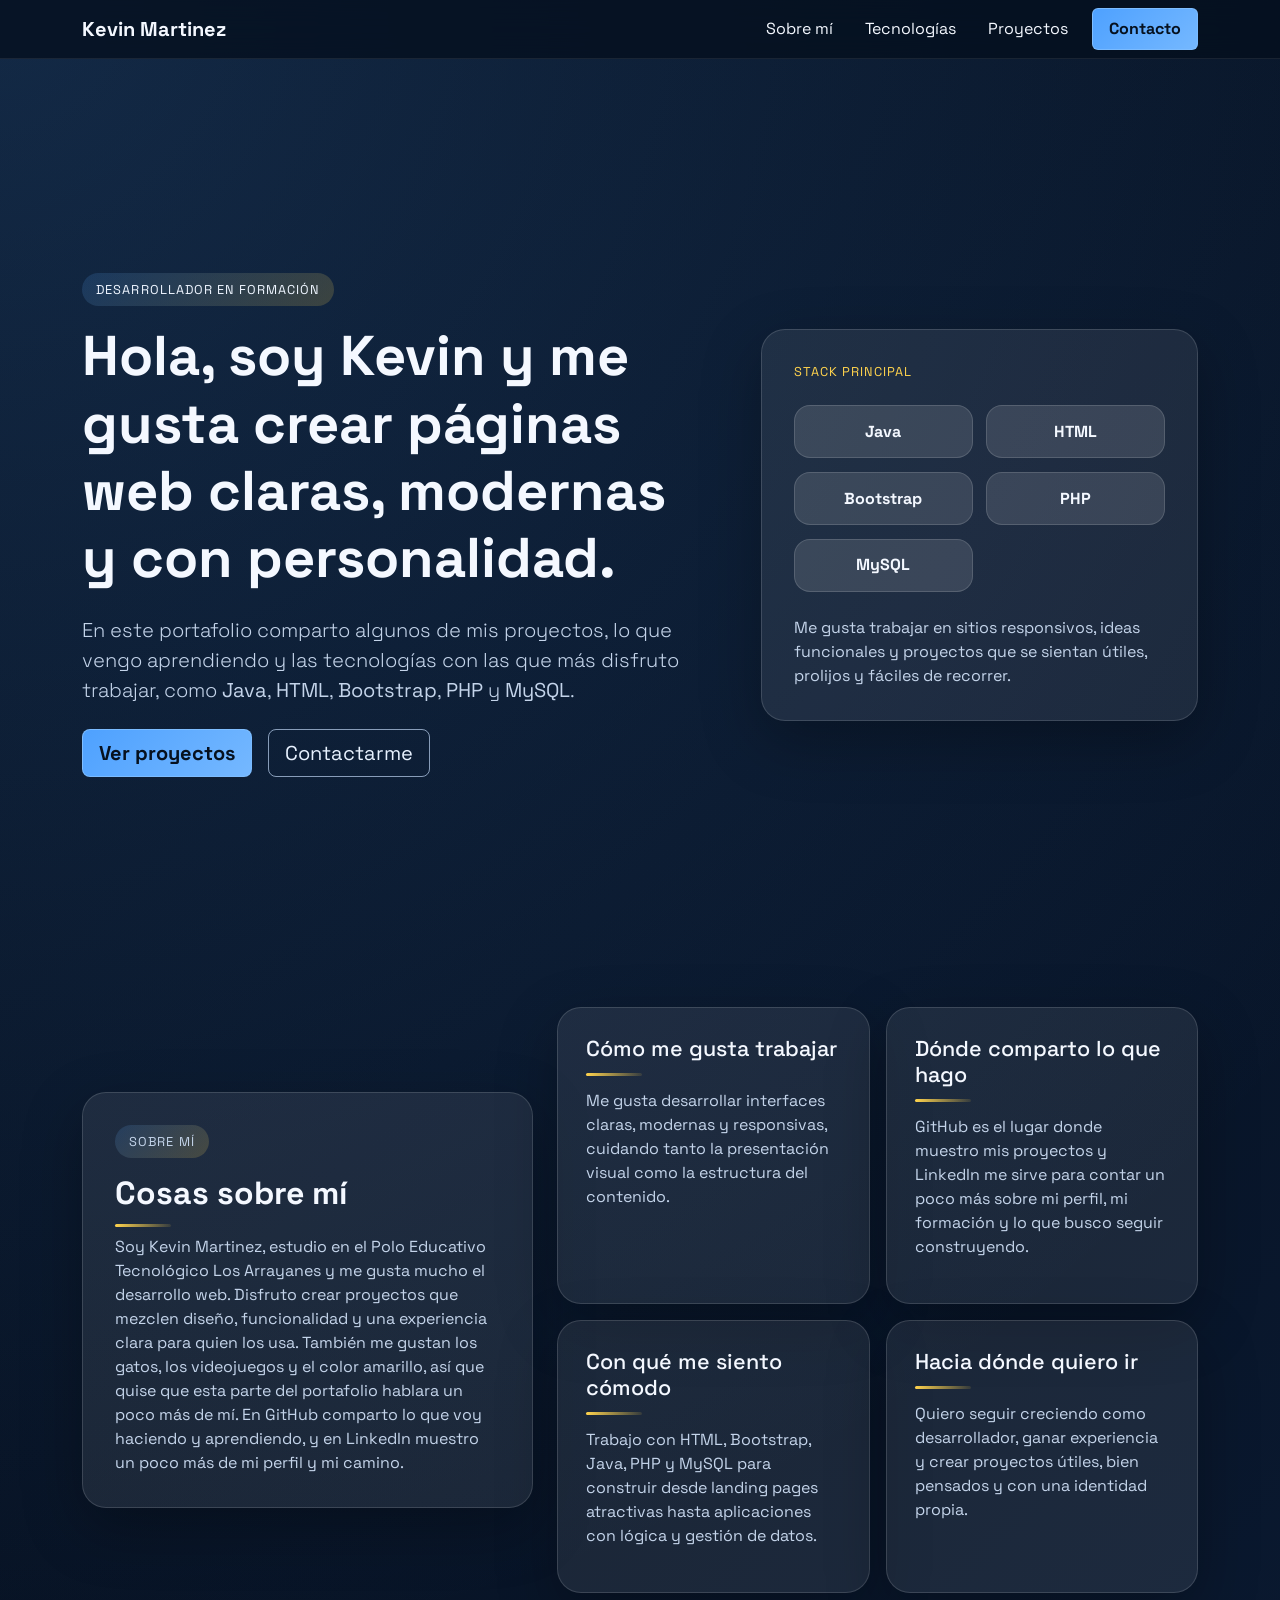
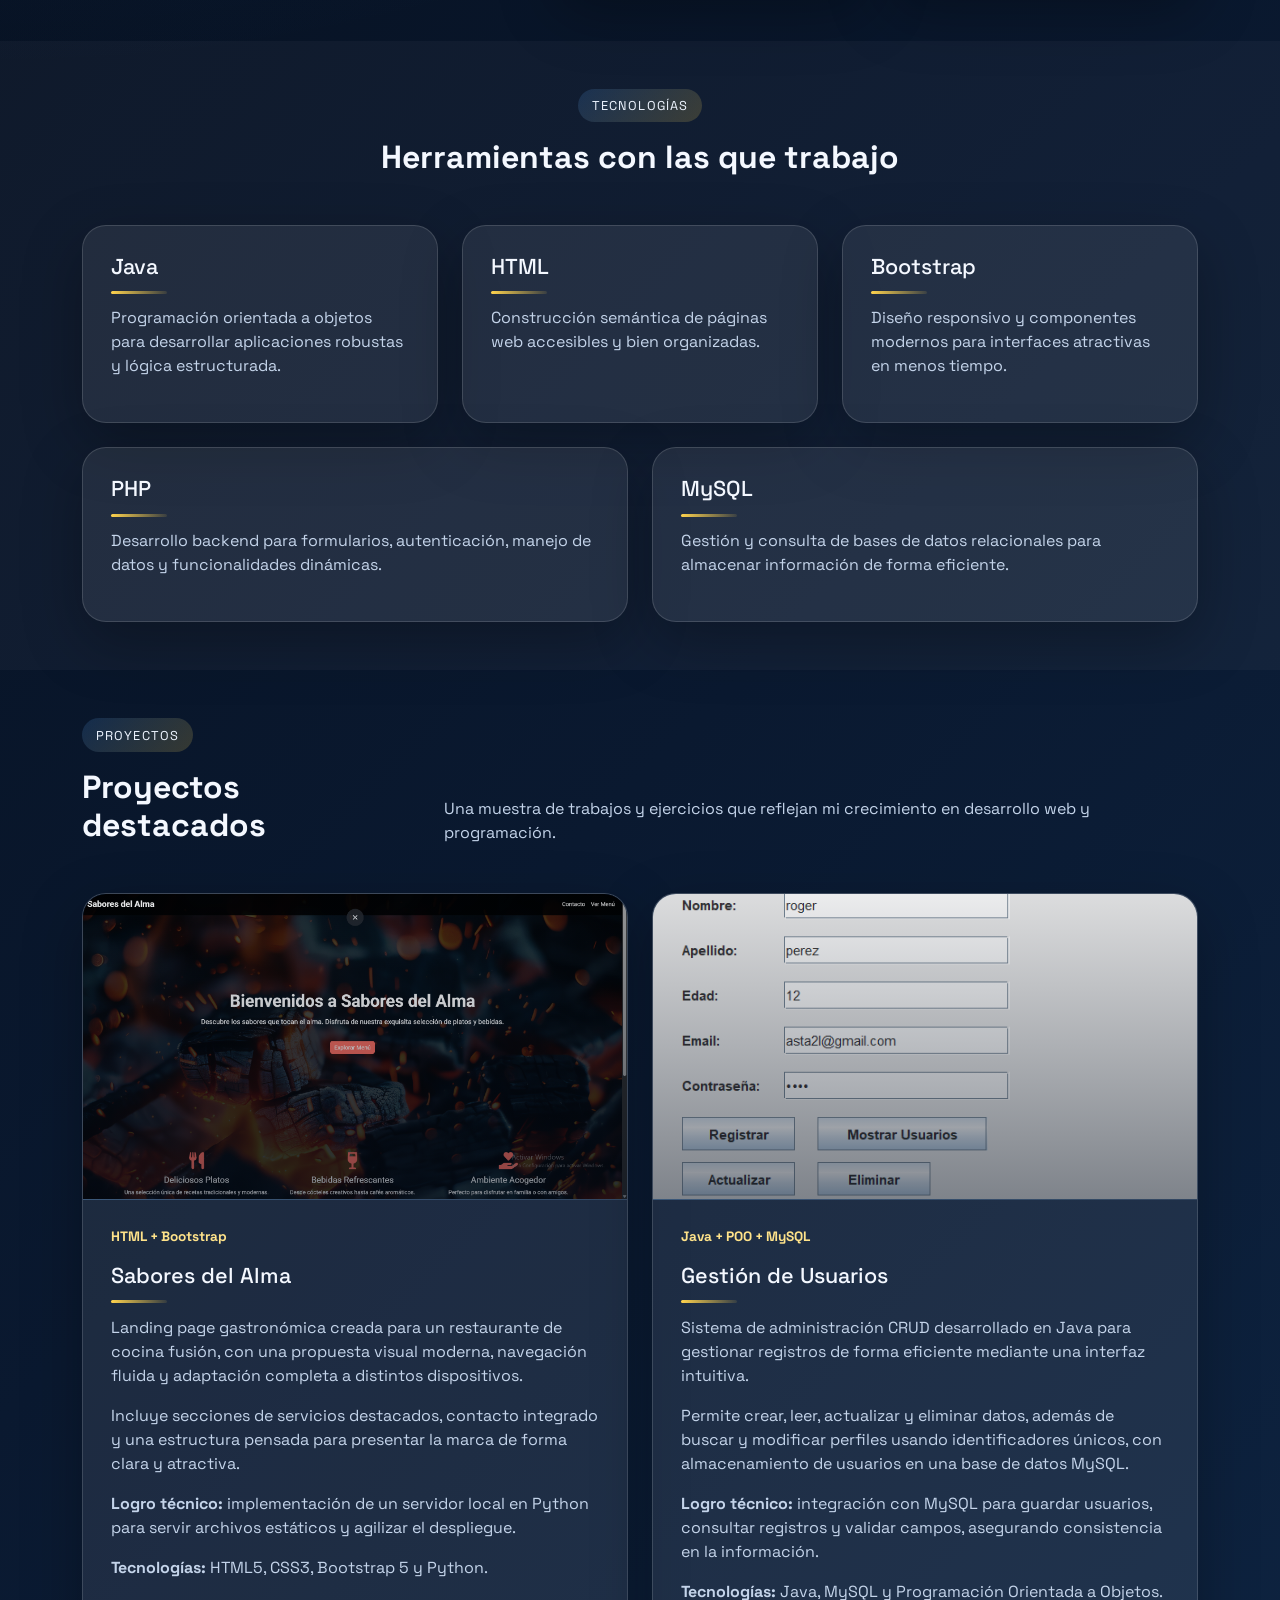
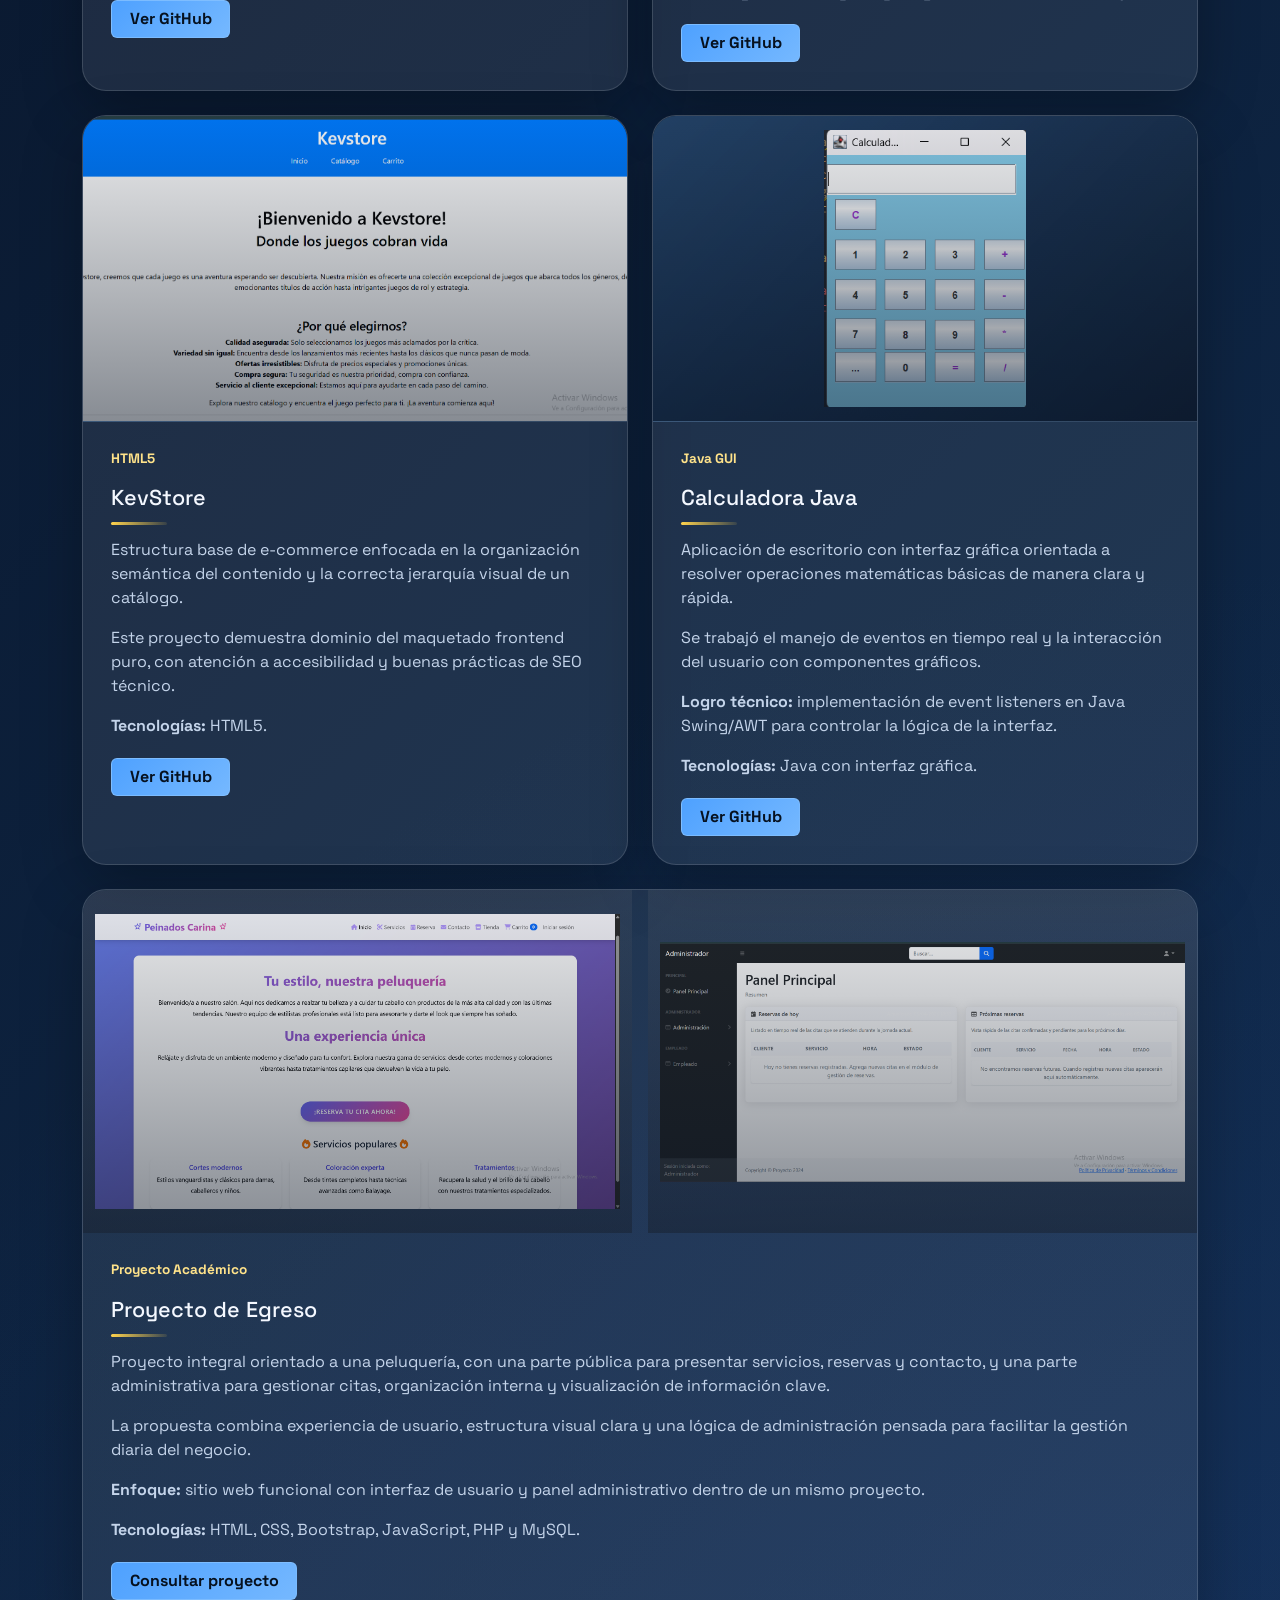
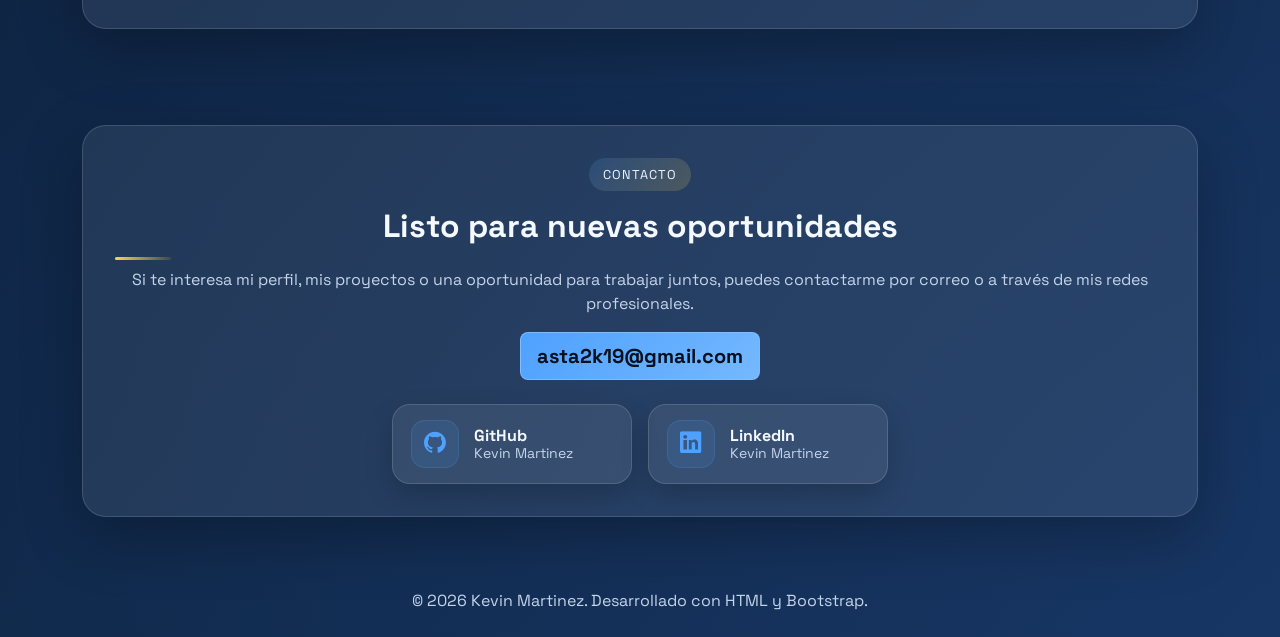
==== commit 5e42ce50: "1.2" ====
--- a/index.html
+++ b/index.html
@@ -34,10 +34,9 @@
       <div class="row align-items-center g-5">
         <div class="col-lg-7">
           <span class="eyebrow">Desarrollador en formación</span>
-          <h1 class="display-4 fw-bold mt-3">Kevin Martinez, desarrollador web con foco en interfaces modernas y soluciones funcionales.</h1>
+          <h1 class="display-4 fw-bold mt-3">Hola, soy Kevin y me gusta crear páginas web claras, modernas y con personalidad.</h1>
           <p class="lead mt-4">
-            En este portafolio presento proyectos y habilidades en <strong>Java</strong>, <strong>HTML</strong>, <strong>Bootstrap</strong>,
-            <strong>PHP</strong> y <strong>MySQL</strong>, combinando diseño, lógica y una experiencia de usuario clara.
+            En este portafolio comparto algunos de mis proyectos, lo que vengo aprendiendo y las tecnologías con las que más disfruto trabajar, como <strong>Java</strong>, <strong>HTML</strong>, <strong>Bootstrap</strong>, <strong>PHP</strong> y <strong>MySQL</strong>.
           </p>
           <div class="d-flex flex-wrap gap-3 mt-4">
             <a href="#proyectos" class="btn btn-highlight btn-lg">Ver proyectos</a>
@@ -55,7 +54,7 @@
               <span class="stack-badge stack-mysql">MySQL</span>
             </div>
             <p class="hero-card-text mb-0">
-              Desarrollo páginas web responsivas, sistemas dinámicos y estructuras de datos pensadas para proyectos reales.
+              Me gusta trabajar en sitios responsivos, ideas funcionales y proyectos que se sientan útiles, prolijos y fáciles de recorrer.
             </p>
           </div>
         </div>
@@ -70,9 +69,9 @@
           <div class="col-lg-5">
             <div class="info-panel">
               <p class="section-tag">Sobre mí</p>
-              <h2 class="fw-bold">Perfil profesional</h2>
+              <h2 class="fw-bold">Cosas sobre mí</h2>
               <p class="mb-0">
-                Soy Kevin Martinez, estudiante formado en el Polo Educativo Tecnológico Los Arrayanes, con interés en el desarrollo web, la programación y la creación de proyectos que combinen diseño, funcionalidad y una buena experiencia de usuario. En LinkedIn y GitHub reflejo mi crecimiento como desarrollador, mi perfil profesional y mi evolución técnica.
+                Soy Kevin Martinez, estudio en el Polo Educativo Tecnológico Los Arrayanes y me gusta mucho el desarrollo web. Disfruto crear proyectos que mezclen diseño, funcionalidad y una experiencia clara para quien los usa. También me gustan los gatos, los videojuegos y el color amarillo, así que quise que esta parte del portafolio hablara un poco más de mí. En GitHub comparto lo que voy haciendo y aprendiendo, y en LinkedIn muestro un poco más de mi perfil y mi camino.
               </p>
             </div>
           </div>
@@ -80,26 +79,26 @@
             <div class="row g-3">
               <div class="col-md-6">
                 <div class="feature-card h-100">
-                  <h3>Mi enfoque</h3>
+                  <h3>Cómo me gusta trabajar</h3>
                   <p>Me gusta desarrollar interfaces claras, modernas y responsivas, cuidando tanto la presentación visual como la estructura del contenido.</p>
                 </div>
               </div>
               <div class="col-md-6">
                 <div class="feature-card h-100">
-                  <h3>Presencia profesional</h3>
-                  <p>GitHub es el espacio donde muestro mi trabajo técnico y LinkedIn resume mi perfil profesional, formación y objetivos laborales.</p>
+                  <h3>Dónde comparto lo que hago</h3>
+                  <p>GitHub es el lugar donde muestro mis proyectos y LinkedIn me sirve para contar un poco más sobre mi perfil, mi formación y lo que busco seguir construyendo.</p>
                 </div>
               </div>
               <div class="col-md-6">
                 <div class="feature-card h-100">
-                  <h3>Fortalezas</h3>
+                  <h3>Con qué me siento cómodo</h3>
                   <p>Trabajo con HTML, Bootstrap, Java, PHP y MySQL para construir desde landing pages atractivas hasta aplicaciones con lógica y gestión de datos.</p>
                 </div>
               </div>
               <div class="col-md-6">
                 <div class="feature-card h-100">
-                  <h3>Objetivo</h3>
-                  <p>Busco seguir creciendo como desarrollador, sumar experiencia profesional y crear soluciones útiles, bien estructuradas y con identidad propia.</p>
+                  <h3>Hacia dónde quiero ir</h3>
+                  <p>Quiero seguir creciendo como desarrollador, ganar experiencia y crear proyectos útiles, bien pensados y con una identidad propia.</p>
                 </div>
               </div>
             </div>
--- a/styles.css
+++ b/styles.css
@@ -12,6 +12,8 @@
   --text-soft: #c4d4ea;
   --accent: #4ea1ff;
   --accent-dark: #2f7ed9;
+  --accent-warm: #ffd34d;
+  --accent-warm-soft: #ffe38a;
   --border: rgba(255, 255, 255, 0.14);
   --shadow: 0 20px 60px rgba(0, 0, 0, 0.28);
 }
@@ -73,8 +75,8 @@
   gap: 0.5rem;
   padding: 0.45rem 0.9rem;
   border-radius: 999px;
-  background: rgba(78, 161, 255, 0.14);
-  color: #cbe3ff;
+  background: linear-gradient(135deg, rgba(78, 161, 255, 0.16), rgba(255, 211, 77, 0.18));
+  color: #eef5ff;
   text-transform: uppercase;
   letter-spacing: 0.08em;
   font-size: 0.8rem;
@@ -97,7 +99,7 @@
 }
 
 .hero-card-label {
-  color: var(--accent);
+  color: var(--accent-warm);
   text-transform: uppercase;
   letter-spacing: 0.08em;
   font-size: 0.8rem;
@@ -180,17 +182,17 @@
 }
 
 .btn-highlight {
-  background-color: var(--accent);
-  border: 1px solid var(--accent);
+  background: linear-gradient(135deg, var(--accent), #75b8ff);
+  border: 1px solid rgba(132, 193, 255, 0.8);
   color: #06111f;
   font-weight: 700;
 }
 
 .btn-highlight:hover,
 .btn-highlight:focus {
-  background-color: var(--accent-dark);
-  border-color: var(--accent-dark);
-  color: #eef6ff;
+  background: linear-gradient(135deg, var(--accent-warm), #ffc93c);
+  border-color: rgba(255, 211, 77, 0.92);
+  color: #1d1704;
 }
 
 .btn-outline-light {
@@ -200,9 +202,31 @@
 
 .btn-outline-light:hover,
 .btn-outline-light:focus {
-  background-color: rgba(78, 161, 255, 0.12);
-  border-color: rgba(132, 193, 255, 0.9);
+  background-color: rgba(255, 211, 77, 0.1);
+  border-color: rgba(255, 221, 120, 0.9);
   color: #ffffff;
+}
+
+.info-panel h2,
+.feature-card h3,
+.tech-card h3,
+.project-card h3,
+.contact-panel h2 {
+  position: relative;
+}
+
+.info-panel h2::after,
+.feature-card h3::after,
+.tech-card h3::after,
+.project-card h3::after,
+.contact-panel h2::after {
+  content: "";
+  display: block;
+  width: 56px;
+  height: 3px;
+  margin-top: 0.7rem;
+  border-radius: 999px;
+  background: linear-gradient(90deg, var(--accent-warm), rgba(255, 211, 77, 0.1));
 }
 
 .info-panel,
@@ -399,7 +423,7 @@
 .project-badge {
   display: inline-block;
   margin-bottom: 1rem;
-  color: var(--accent);
+  color: var(--accent-warm-soft);
   font-size: 0.85rem;
   font-weight: 700;
 }
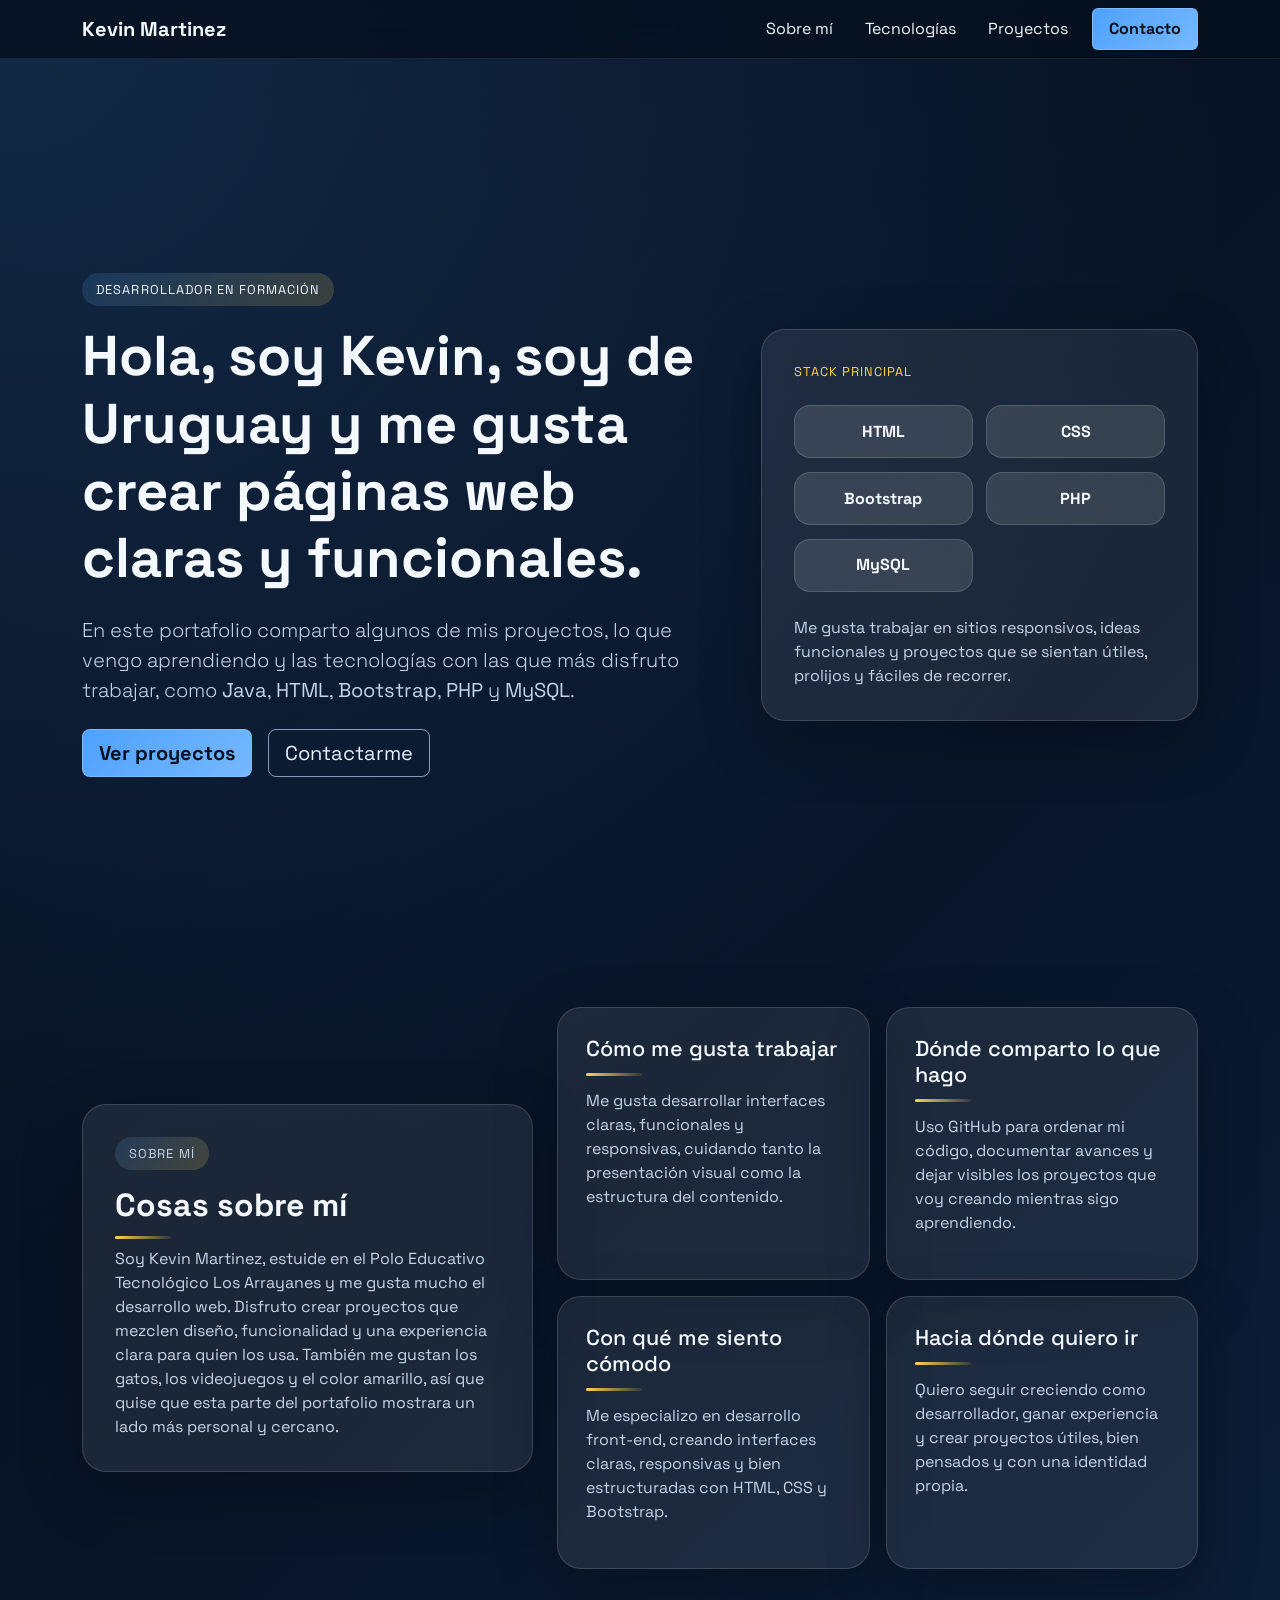
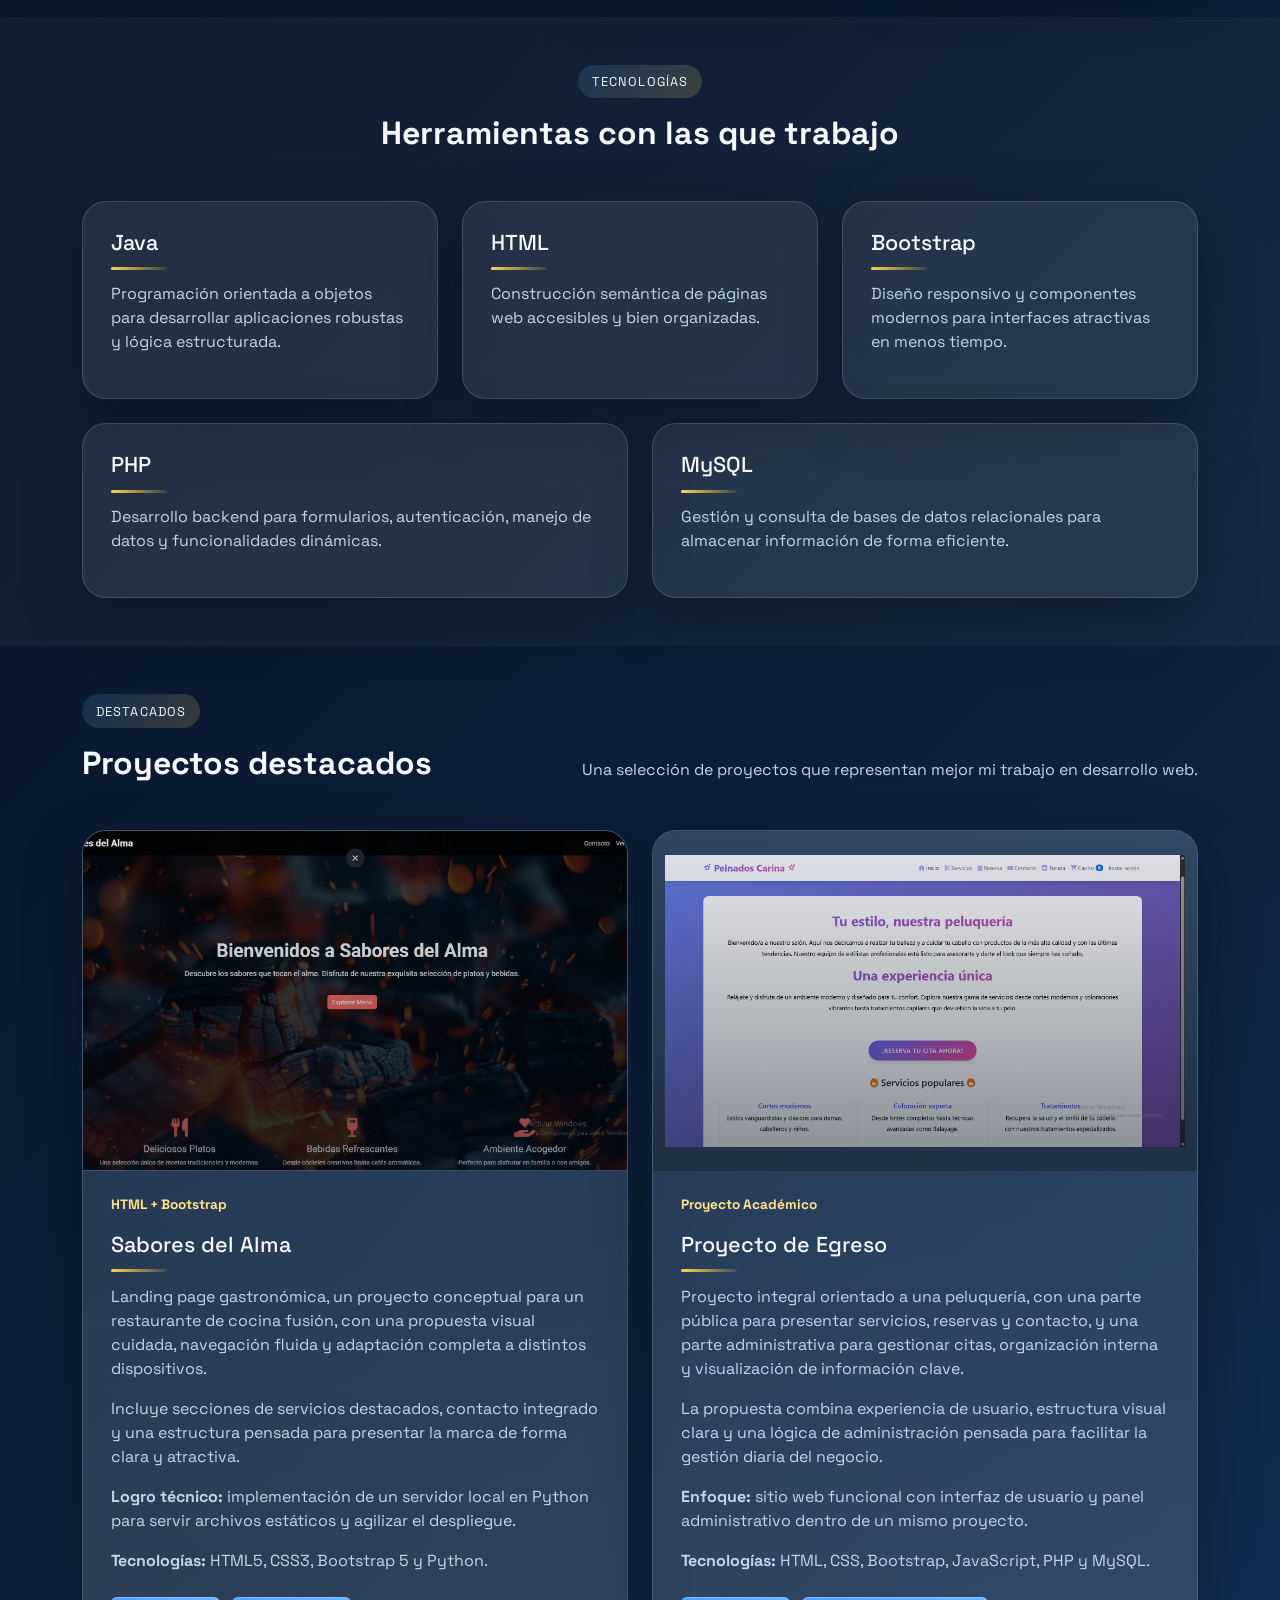
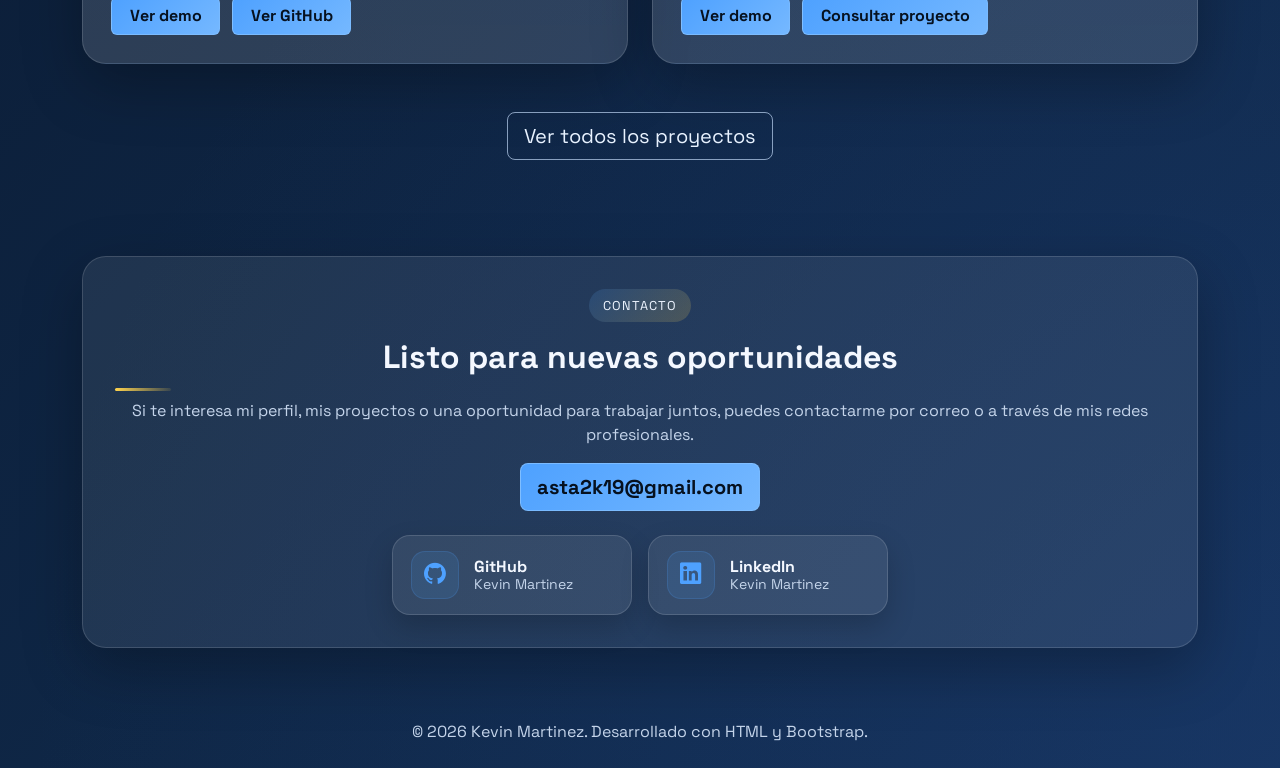
==== commit c81565cc: "1.3" ====
--- a/index.html
+++ b/index.html
@@ -34,7 +34,7 @@
       <div class="row align-items-center g-5">
         <div class="col-lg-7">
           <span class="eyebrow">Desarrollador en formación</span>
-          <h1 class="display-4 fw-bold mt-3">Hola, soy Kevin y me gusta crear páginas web claras, modernas y con personalidad.</h1>
+          <h1 class="display-4 fw-bold mt-3">Hola, soy Kevin, soy de Uruguay y me gusta crear páginas web claras y funcionales.</h1>
           <p class="lead mt-4">
             En este portafolio comparto algunos de mis proyectos, lo que vengo aprendiendo y las tecnologías con las que más disfruto trabajar, como <strong>Java</strong>, <strong>HTML</strong>, <strong>Bootstrap</strong>, <strong>PHP</strong> y <strong>MySQL</strong>.
           </p>
@@ -47,8 +47,8 @@
           <div class="hero-card">
             <p class="hero-card-label">Stack principal</p>
             <div class="stack-grid">
-              <span class="stack-badge stack-java">Java</span>
               <span class="stack-badge stack-html">HTML</span>
+              <span class="stack-badge stack-css">CSS</span>
               <span class="stack-badge stack-bootstrap">Bootstrap</span>
               <span class="stack-badge stack-php">PHP</span>
               <span class="stack-badge stack-mysql">MySQL</span>
@@ -71,7 +71,7 @@
               <p class="section-tag">Sobre mí</p>
               <h2 class="fw-bold">Cosas sobre mí</h2>
               <p class="mb-0">
-                Soy Kevin Martinez, estudio en el Polo Educativo Tecnológico Los Arrayanes y me gusta mucho el desarrollo web. Disfruto crear proyectos que mezclen diseño, funcionalidad y una experiencia clara para quien los usa. También me gustan los gatos, los videojuegos y el color amarillo, así que quise que esta parte del portafolio hablara un poco más de mí. En GitHub comparto lo que voy haciendo y aprendiendo, y en LinkedIn muestro un poco más de mi perfil y mi camino.
+                Soy Kevin Martinez, estuide en el Polo Educativo Tecnológico Los Arrayanes y me gusta mucho el desarrollo web. Disfruto crear proyectos que mezclen diseño, funcionalidad y una experiencia clara para quien los usa. También me gustan los gatos, los videojuegos y el color amarillo, así que quise que esta parte del portafolio mostrara un lado más personal y cercano.
               </p>
             </div>
           </div>
@@ -80,19 +80,19 @@
               <div class="col-md-6">
                 <div class="feature-card h-100">
                   <h3>Cómo me gusta trabajar</h3>
-                  <p>Me gusta desarrollar interfaces claras, modernas y responsivas, cuidando tanto la presentación visual como la estructura del contenido.</p>
+                  <p>Me gusta desarrollar interfaces claras, funcionales y responsivas, cuidando tanto la presentación visual como la estructura del contenido.</p>
                 </div>
               </div>
               <div class="col-md-6">
                 <div class="feature-card h-100">
                   <h3>Dónde comparto lo que hago</h3>
-                  <p>GitHub es el lugar donde muestro mis proyectos y LinkedIn me sirve para contar un poco más sobre mi perfil, mi formación y lo que busco seguir construyendo.</p>
+                  <p>Uso GitHub para ordenar mi código, documentar avances y dejar visibles los proyectos que voy creando mientras sigo aprendiendo.</p>
                 </div>
               </div>
               <div class="col-md-6">
                 <div class="feature-card h-100">
                   <h3>Con qué me siento cómodo</h3>
-                  <p>Trabajo con HTML, Bootstrap, Java, PHP y MySQL para construir desde landing pages atractivas hasta aplicaciones con lógica y gestión de datos.</p>
+                  <p>Me especializo en desarrollo front-end, creando interfaces claras, responsivas y bien estructuradas con HTML, CSS y Bootstrap.</p>
                 </div>
               </div>
               <div class="col-md-6">
@@ -152,21 +152,21 @@
       <div class="container">
         <div class="d-flex flex-column flex-md-row justify-content-between align-items-md-end gap-3 mb-5">
           <div>
-            <p class="section-tag">Proyectos</p>
+            <p class="section-tag">Destacados</p>
             <h2 class="fw-bold mb-0">Proyectos destacados</h2>
           </div>
-          <p class="section-copy mb-0">Una muestra de trabajos y ejercicios que reflejan mi crecimiento en desarrollo web y programación.</p>
-        </div>
-        <div class="row g-4">
+          <p class="section-copy mb-0">Una selección de proyectos que representan mejor mi trabajo en desarrollo web.</p>
+        </div>
+        <div class="row g-4 align-items-stretch">
           <div class="col-lg-6">
-            <article class="project-card h-100">
+            <article class="project-card featured-project h-100">
               <div class="project-media">
                 <img src="img/sabores-del-alma.png" alt="Vista previa del proyecto Sabores del Alma">
               </div>
               <span class="project-badge">HTML + Bootstrap</span>
               <h3>Sabores del Alma</h3>
               <p>
-                Landing page gastronómica creada para un restaurante de cocina fusión, con una propuesta visual moderna,
+                Landing page gastronómica, un proyecto conceptual para un restaurante de cocina fusión, con una propuesta visual cuidada,
                 navegación fluida y adaptación completa a distintos dispositivos.
               </p>
               <p>
@@ -178,79 +178,14 @@
               </p>
               <p><strong>Tecnologías:</strong> HTML5, CSS3, Bootstrap 5 y Python.</p>
               <div class="project-actions">
+                <a class="btn btn-highlight" href="https://sabores-del-alma-nine.vercel.app/" target="_blank" rel="noopener noreferrer">Ver demo</a>
                 <a class="btn btn-highlight" href="https://github.com/kev-rog/sabores-del-alma" target="_blank" rel="noopener noreferrer">Ver GitHub</a>
               </div>
             </article>
           </div>
 
           <div class="col-lg-6">
-            <article class="project-card h-100">
-              <div class="project-media">
-                <img src="img/gestion-de-usuarios.png" alt="Vista previa del sistema Gestión de Usuarios">
-              </div>
-              <span class="project-badge">Java + POO + MySQL</span>
-              <h3>Gestión de Usuarios</h3>
-              <p>
-                Sistema de administración CRUD desarrollado en Java para gestionar registros de forma eficiente mediante una interfaz intuitiva.
-              </p>
-              <p>
-                Permite crear, leer, actualizar y eliminar datos, además de buscar y modificar perfiles usando identificadores únicos, con almacenamiento de usuarios en una base de datos MySQL.
-              </p>
-              <p>
-                <strong>Logro técnico:</strong> integración con MySQL para guardar usuarios, consultar registros y validar campos, asegurando consistencia en la información.
-              </p>
-              <p><strong>Tecnologías:</strong> Java, MySQL y Programación Orientada a Objetos.</p>
-              <div class="project-actions">
-                <a class="btn btn-highlight" href="https://github.com/kev-rog/Gestion-de-usuarios-" target="_blank" rel="noopener noreferrer">Ver GitHub</a>
-              </div>
-            </article>
-          </div>
-
-          <div class="col-lg-6">
-            <article class="project-card h-100">
-              <div class="project-media">
-                <img src="img/kevstore.png" alt="Vista previa del proyecto KevStore">
-              </div>
-              <span class="project-badge">HTML5</span>
-              <h3>KevStore</h3>
-              <p>
-                Estructura base de e-commerce enfocada en la organización semántica del contenido y la correcta jerarquía visual de un catálogo.
-              </p>
-              <p>
-                Este proyecto demuestra dominio del maquetado frontend puro, con atención a accesibilidad y buenas prácticas de SEO técnico.
-              </p>
-              <p><strong>Tecnologías:</strong> HTML5.</p>
-              <div class="project-actions">
-                <a class="btn btn-highlight" href="https://github.com/kev-rog/Kevstore" target="_blank" rel="noopener noreferrer">Ver GitHub</a>
-              </div>
-            </article>
-          </div>
-
-          <div class="col-lg-6">
-            <article class="project-card h-100">
-              <div class="project-media">
-                <img class="project-image-contain" src="img/calculadora-java.png" alt="Vista previa de la Calculadora Java">
-              </div>
-              <span class="project-badge">Java GUI</span>
-              <h3>Calculadora Java</h3>
-              <p>
-                Aplicación de escritorio con interfaz gráfica orientada a resolver operaciones matemáticas básicas de manera clara y rápida.
-              </p>
-              <p>
-                Se trabajó el manejo de eventos en tiempo real y la interacción del usuario con componentes gráficos.
-              </p>
-              <p>
-                <strong>Logro técnico:</strong> implementación de event listeners en Java Swing/AWT para controlar la lógica de la interfaz.
-              </p>
-              <p><strong>Tecnologías:</strong> Java con interfaz gráfica.</p>
-              <div class="project-actions">
-                <a class="btn btn-highlight" href="https://github.com/kev-rog/calculadora" target="_blank" rel="noopener noreferrer">Ver GitHub</a>
-              </div>
-            </article>
-          </div>
-
-          <div class="col-12">
-            <article class="project-card h-100">
+            <article class="project-card featured-project h-100">
               <div class="project-gallery project-gallery-egreso">
                 <div class="project-media">
                   <img class="project-image-fit" src="img/proyecto-egreso-1.png" alt="Vista principal del Proyecto de Egreso">
@@ -271,10 +206,14 @@
               <p><strong>Enfoque:</strong> sitio web funcional con interfaz de usuario y panel administrativo dentro de un mismo proyecto.</p>
               <p><strong>Tecnologías:</strong> HTML, CSS, Bootstrap, JavaScript, PHP y MySQL.</p>
               <div class="project-actions">
+                <a class="btn btn-highlight" href="https://demo-proyecto-egreaso.vercel.app/#inicio" target="_blank" rel="noopener noreferrer">Ver demo</a>
                 <a class="btn btn-highlight" href="#contacto">Consultar proyecto</a>
               </div>
             </article>
           </div>
+        </div>
+        <div class="text-center mt-5">
+          <a class="btn btn-outline-light btn-lg" href="proyectos.html">Ver todos los proyectos</a>
         </div>
       </div>
     </section>
--- a/styles.css
+++ b/styles.css
@@ -22,6 +22,11 @@
   box-sizing: border-box;
 }
 
+html {
+  scroll-behavior: smooth;
+  scroll-padding-top: 88px;
+}
+
 body {
   margin: 0;
   font-family: "Space Grotesk", sans-serif;
@@ -32,12 +37,22 @@
     linear-gradient(135deg, var(--bg-start) 0%, var(--bg-mid) 45%, var(--bg-end) 100%);
 }
 
+section[id],
+header[id] {
+  scroll-margin-top: 88px;
+}
+
 .custom-navbar {
   backdrop-filter: blur(16px);
   background-color: rgba(5, 15, 30, 0.76);
   border-bottom: 1px solid rgba(255, 255, 255, 0.08);
 }
 
+.projects-navbar {
+  background-color: rgba(9, 25, 48, 0.46);
+  border-bottom-color: rgba(132, 193, 255, 0.14);
+}
+
 .navbar-brand,
 .nav-link {
   color: var(--text-main);
@@ -45,6 +60,7 @@
 
 .nav-link:hover,
 .nav-link:focus,
+.nav-link.active,
 .navbar-brand:hover {
   color: var(--accent);
 }
@@ -66,6 +82,30 @@
   display: flex;
   align-items: center;
   padding: 6rem 0 4rem;
+}
+
+.page-hero {
+  padding: 6rem 0 3.5rem;
+}
+
+.page-hero .lead {
+  max-width: 820px;
+}
+
+.projects-page-hero {
+  background:
+    linear-gradient(135deg, rgba(78, 161, 255, 0.18), rgba(255, 211, 77, 0.12)),
+    rgba(255, 255, 255, 0.03);
+  border-bottom: 1px solid var(--border);
+}
+
+.page-hero-panel {
+  max-width: 920px;
+  padding: 2rem;
+  border: 1px solid var(--border);
+  border-radius: 24px;
+  background: rgba(255, 255, 255, 0.08);
+  box-shadow: var(--shadow);
 }
 
 .eyebrow,
@@ -155,6 +195,14 @@
   border-color: rgba(227, 79, 38, 0.75);
   background: rgba(227, 79, 38, 0.18);
   box-shadow: 0 0 20px rgba(227, 79, 38, 0.3);
+}
+
+.stack-css:hover,
+.stack-css:focus {
+  color: #8dc8ff;
+  border-color: rgba(38, 116, 227, 0.75);
+  background: rgba(38, 116, 227, 0.18);
+  box-shadow: 0 0 20px rgba(38, 116, 227, 0.3);
 }
 
 .stack-bootstrap:hover,
@@ -318,6 +366,8 @@
 
 .project-card {
   overflow: hidden;
+  display: flex;
+  flex-direction: column;
 }
 
 .project-media {
@@ -389,6 +439,44 @@
   transform: scale(1.05);
 }
 
+.featured-project {
+  background:
+    linear-gradient(180deg, rgba(78, 161, 255, 0.1), rgba(255, 255, 255, 0.06)),
+    var(--panel);
+}
+
+.featured-project .project-media {
+  aspect-ratio: 16 / 10;
+}
+
+.featured-project .project-gallery {
+  grid-template-columns: 1fr;
+}
+
+.featured-project .project-gallery .project-media:first-child,
+.featured-project .project-gallery .project-media:last-child {
+  border-radius: 0;
+}
+
+.featured-project .project-gallery .project-media:last-child {
+  display: none;
+}
+
+.project-detail-card h2 {
+  font-size: 1.45rem;
+  margin-bottom: 0.8rem;
+}
+
+.project-detail-card h2::after {
+  content: "";
+  display: block;
+  width: 56px;
+  height: 3px;
+  margin-top: 0.7rem;
+  border-radius: 999px;
+  background: linear-gradient(90deg, var(--accent-warm), rgba(255, 211, 77, 0.1));
+}
+
 .project-media-placeholder {
   display: grid;
   place-items: center;
@@ -432,7 +520,8 @@
   display: flex;
   gap: 0.75rem;
   flex-wrap: wrap;
-  margin-top: 1.25rem;
+  margin-top: auto;
+  padding-top: 0.5rem;
 }
 
 .project-actions .btn {
